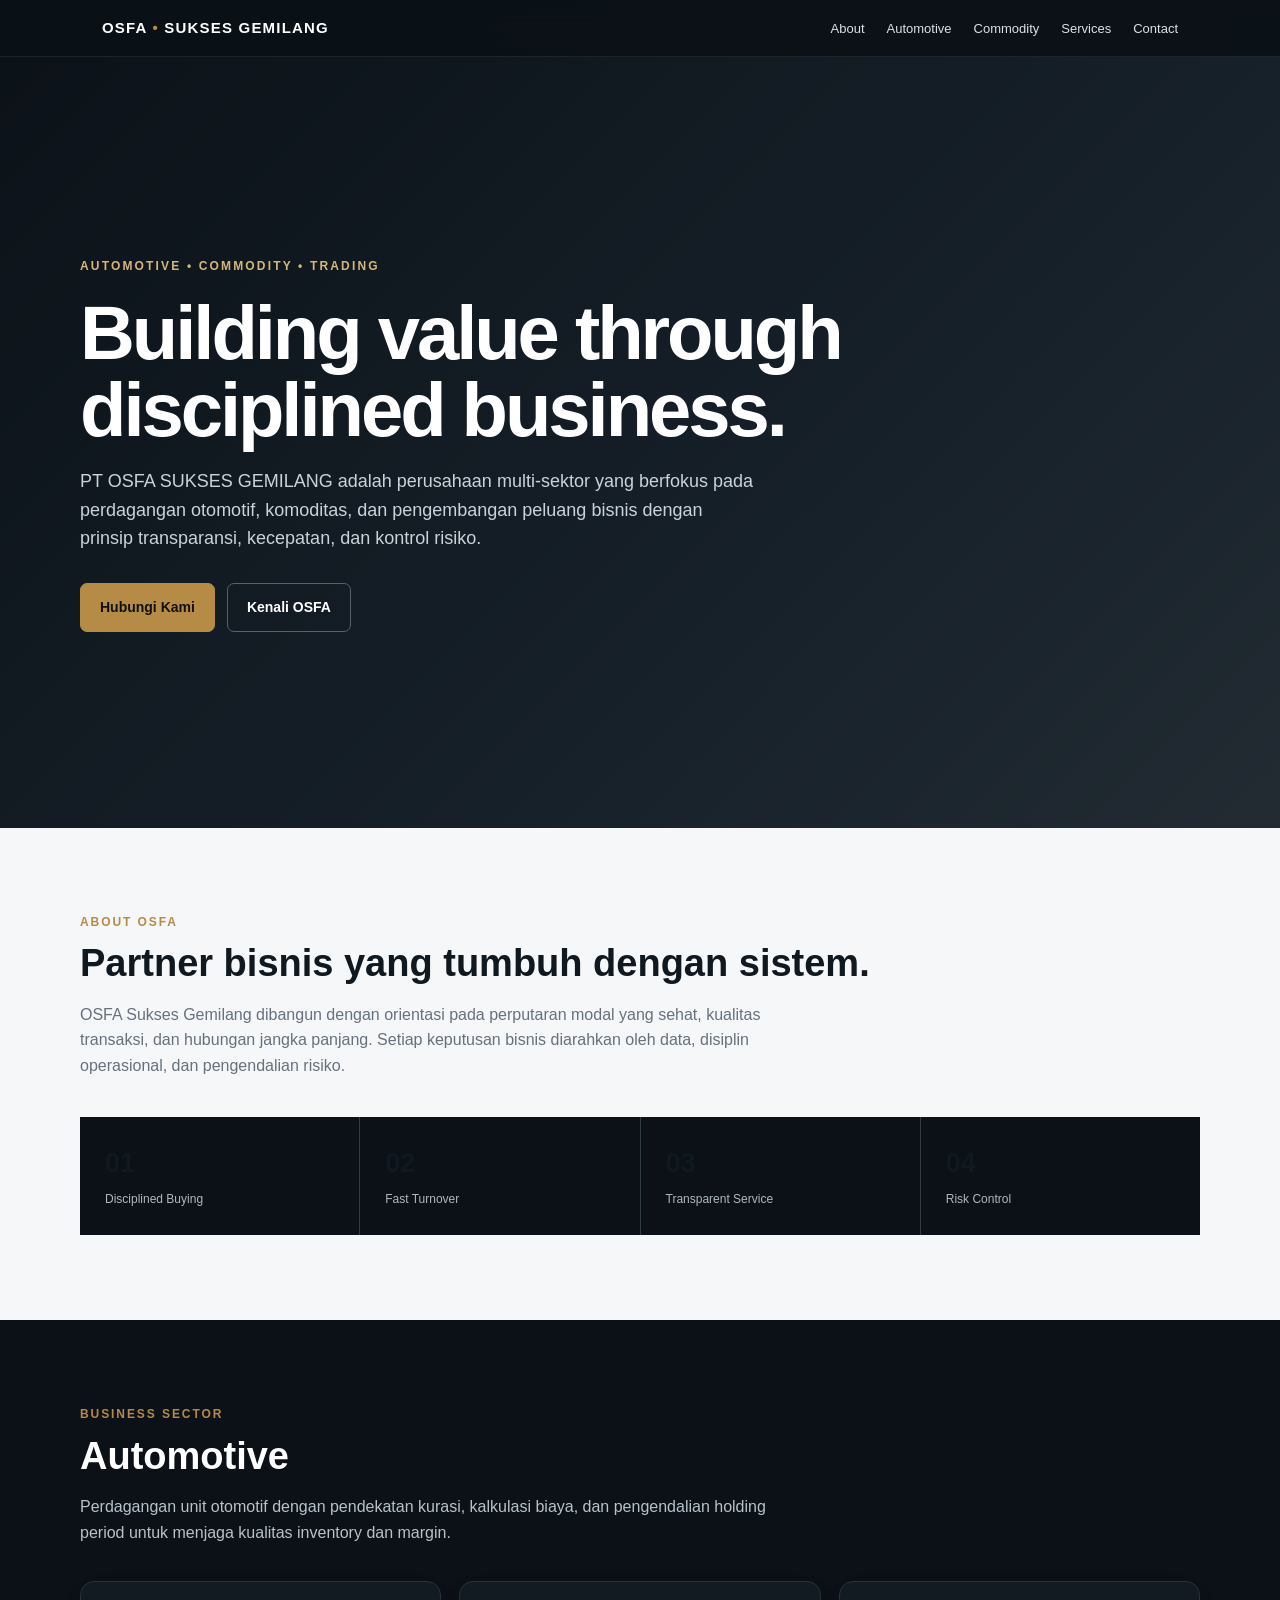
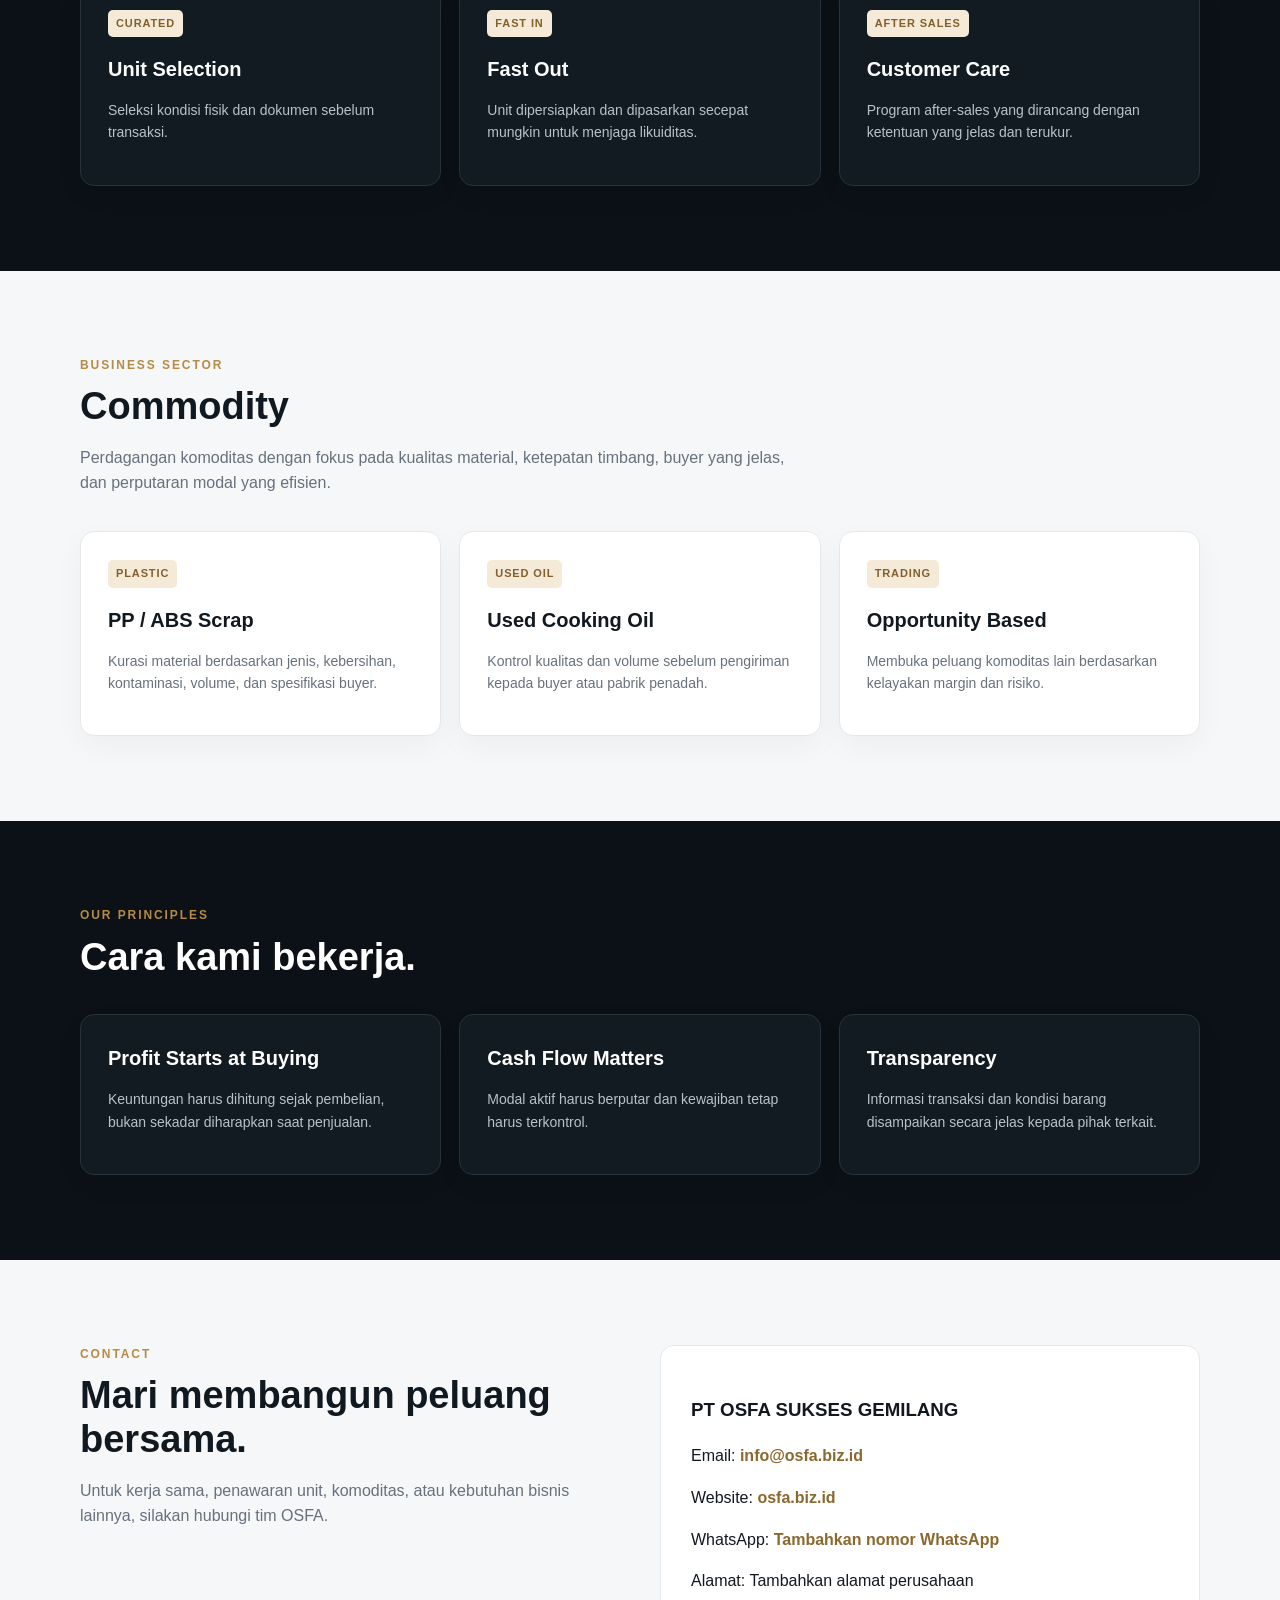
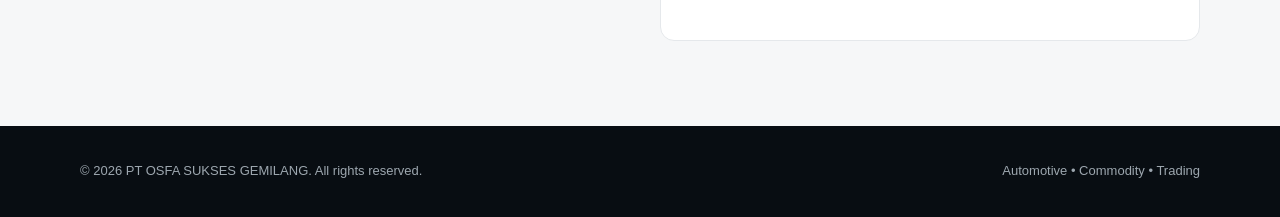
==== index.html @ 5be375ac "Add files via upload" ====
<!DOCTYPE html>
<html lang="id">
<head>
<meta charset="UTF-8">
<meta name="viewport" content="width=device-width, initial-scale=1.0">
<meta name="description" content="PT OSFA SUKSES GEMILANG — Automotive, Commodity & Trading.">
<title>PT OSFA SUKSES GEMILANG | Automotive • Commodity • Trading</title>
<style>
:root{--ink:#101820;--muted:#66717d;--paper:#f6f7f8;--card:#fff;--line:#e5e8eb;--accent:#b58b45;--dark:#0b1117}
*{box-sizing:border-box}html{scroll-behavior:smooth}body{margin:0;font-family:Inter,Arial,sans-serif;color:var(--ink);background:var(--paper);line-height:1.6}
a{text-decoration:none;color:inherit}.nav{position:fixed;top:0;left:0;right:0;z-index:10;background:rgba(11,17,23,.94);backdrop-filter:blur(12px);color:#fff;border-bottom:1px solid rgba(255,255,255,.08)}
.navin{max-width:1120px;margin:auto;padding:15px 22px;display:flex;align-items:center;justify-content:space-between}.brand{font-weight:800;letter-spacing:.08em;font-size:15px}.brand span{color:var(--accent)}
nav a{margin-left:22px;font-size:13px;color:#dce1e5}nav a:hover{color:#fff}
.hero{min-height:92vh;padding:150px 22px 90px;background:linear-gradient(135deg,#0b1117 0%,#17212a 65%,#222b32 100%);color:#fff;display:flex;align-items:center}
.hero-in{max-width:1120px;margin:auto;width:100%}.eyebrow{color:#d5b77e;font-weight:700;letter-spacing:.18em;text-transform:uppercase;font-size:12px}
h1{font-size:clamp(42px,7vw,76px);line-height:1.02;margin:18px 0;max-width:850px;letter-spacing:-.04em}
.hero p{max-width:680px;color:#cbd2d8;font-size:18px}.btns{display:flex;gap:12px;flex-wrap:wrap;margin-top:30px}.btn{padding:12px 19px;border:1px solid #fff;border-radius:7px;font-weight:700;font-size:14px}.btn.primary{background:var(--accent);border-color:var(--accent);color:#111}.btn.secondary{border-color:#56616b}
section{padding:85px 22px}.wrap{max-width:1120px;margin:auto}.section-kicker{font-size:12px;letter-spacing:.16em;text-transform:uppercase;color:var(--accent);font-weight:800}.title{font-size:38px;line-height:1.15;margin:10px 0 15px}.lead{color:var(--muted);max-width:720px}
.grid{display:grid;grid-template-columns:repeat(3,1fr);gap:18px;margin-top:35px}.card{background:var(--card);border:1px solid var(--line);border-radius:14px;padding:27px;box-shadow:0 10px 30px rgba(16,24,32,.04)}.card h3{margin:0 0 8px;font-size:20px}.card p{color:var(--muted);font-size:14px}.tag{display:inline-block;font-size:11px;font-weight:800;letter-spacing:.08em;text-transform:uppercase;color:#80602d;background:#f4ead7;padding:5px 8px;border-radius:5px;margin-bottom:16px}
.dark{background:var(--dark);color:#fff}.dark .lead{color:#b9c2ca}.dark .card{background:#121a22;border-color:#27323b}.dark .card p{color:#b9c2ca}
.stats{display:grid;grid-template-columns:repeat(4,1fr);gap:1px;background:#303b44;margin-top:38px}.stat{padding:25px;background:var(--dark)}.stat strong{font-size:27px;display:block}.stat span{font-size:12px;color:#aeb8c0}
.contact{display:grid;grid-template-columns:1fr 1fr;gap:40px}.contactbox{padding:30px;background:#fff;border:1px solid var(--line);border-radius:14px}.contactbox a{color:#8a682e;font-weight:700}
footer{background:#080d12;color:#9da7af;padding:35px 22px;font-size:13px}.foot{max-width:1120px;margin:auto;display:flex;justify-content:space-between;gap:20px}
@media(max-width:760px){nav{display:none}.grid,.stats,.contact{grid-template-columns:1fr}.hero{padding-top:125px}.title{font-size:31px}.foot{flex-direction:column}}
</style>
</head>
<body>
<header class="nav"><div class="navin">
<a class="brand" href="#home">OSFA <span>•</span> SUKSES GEMILANG</a>
<nav><a href="#about">About</a><a href="#automotive">Automotive</a><a href="#commodity">Commodity</a><a href="#services">Services</a><a href="#contact">Contact</a></nav>
</div></header>

<main>
<section class="hero" id="home"><div class="hero-in">
<div class="eyebrow">Automotive • Commodity • Trading</div>
<h1>Building value through disciplined business.</h1>
<p>PT OSFA SUKSES GEMILANG adalah perusahaan multi-sektor yang berfokus pada perdagangan otomotif, komoditas, dan pengembangan peluang bisnis dengan prinsip transparansi, kecepatan, dan kontrol risiko.</p>
<div class="btns"><a class="btn primary" href="#contact">Hubungi Kami</a><a class="btn secondary" href="#about">Kenali OSFA</a></div>
</div></section>

<section id="about"><div class="wrap">
<div class="section-kicker">About OSFA</div><h2 class="title">Partner bisnis yang tumbuh dengan sistem.</h2>
<p class="lead">OSFA Sukses Gemilang dibangun dengan orientasi pada perputaran modal yang sehat, kualitas transaksi, dan hubungan jangka panjang. Setiap keputusan bisnis diarahkan oleh data, disiplin operasional, dan pengendalian risiko.</p>
<div class="stats"><div class="stat"><strong>01</strong><span>Disciplined Buying</span></div><div class="stat"><strong>02</strong><span>Fast Turnover</span></div><div class="stat"><strong>03</strong><span>Transparent Service</span></div><div class="stat"><strong>04</strong><span>Risk Control</span></div></div>
</div></section>

<section class="dark" id="automotive"><div class="wrap">
<div class="section-kicker">Business Sector</div><h2 class="title">Automotive</h2>
<p class="lead">Perdagangan unit otomotif dengan pendekatan kurasi, kalkulasi biaya, dan pengendalian holding period untuk menjaga kualitas inventory dan margin.</p>
<div class="grid"><article class="card"><span class="tag">Curated</span><h3>Unit Selection</h3><p>Seleksi kondisi fisik dan dokumen sebelum transaksi.</p></article><article class="card"><span class="tag">Fast In</span><h3>Fast Out</h3><p>Unit dipersiapkan dan dipasarkan secepat mungkin untuk menjaga likuiditas.</p></article><article class="card"><span class="tag">After Sales</span><h3>Customer Care</h3><p>Program after-sales yang dirancang dengan ketentuan yang jelas dan terukur.</p></article></div>
</div></section>

<section id="commodity"><div class="wrap">
<div class="section-kicker">Business Sector</div><h2 class="title">Commodity</h2>
<p class="lead">Perdagangan komoditas dengan fokus pada kualitas material, ketepatan timbang, buyer yang jelas, dan perputaran modal yang efisien.</p>
<div class="grid"><article class="card"><span class="tag">Plastic</span><h3>PP / ABS Scrap</h3><p>Kurasi material berdasarkan jenis, kebersihan, kontaminasi, volume, dan spesifikasi buyer.</p></article><article class="card"><span class="tag">Used Oil</span><h3>Used Cooking Oil</h3><p>Kontrol kualitas dan volume sebelum pengiriman kepada buyer atau pabrik penadah.</p></article><article class="card"><span class="tag">Trading</span><h3>Opportunity Based</h3><p>Membuka peluang komoditas lain berdasarkan kelayakan margin dan risiko.</p></article></div>
</div></section>

<section class="dark" id="services"><div class="wrap">
<div class="section-kicker">Our Principles</div><h2 class="title">Cara kami bekerja.</h2>
<div class="grid"><article class="card"><h3>Profit Starts at Buying</h3><p>Keuntungan harus dihitung sejak pembelian, bukan sekadar diharapkan saat penjualan.</p></article><article class="card"><h3>Cash Flow Matters</h3><p>Modal aktif harus berputar dan kewajiban tetap harus terkontrol.</p></article><article class="card"><h3>Transparency</h3><p>Informasi transaksi dan kondisi barang disampaikan secara jelas kepada pihak terkait.</p></article></div>
</div></section>

<section id="contact"><div class="wrap contact">
<div><div class="section-kicker">Contact</div><h2 class="title">Mari membangun peluang bersama.</h2><p class="lead">Untuk kerja sama, penawaran unit, komoditas, atau kebutuhan bisnis lainnya, silakan hubungi tim OSFA.</p></div>
<div class="contactbox"><h3>PT OSFA SUKSES GEMILANG</h3><p>Email: <a href="mailto:info@osfa.biz.id">info@osfa.biz.id</a></p><p>Website: <a href="https://osfa.biz.id">osfa.biz.id</a></p><p>WhatsApp: <a href="https://wa.me/62">Tambahkan nomor WhatsApp</a></p><p>Alamat: Tambahkan alamat perusahaan</p></div>
</div></section>
</main>
<footer><div class="foot"><span>© 2026 PT OSFA SUKSES GEMILANG. All rights reserved.</span><span>Automotive • Commodity • Trading</span></div></footer>
</body></html>
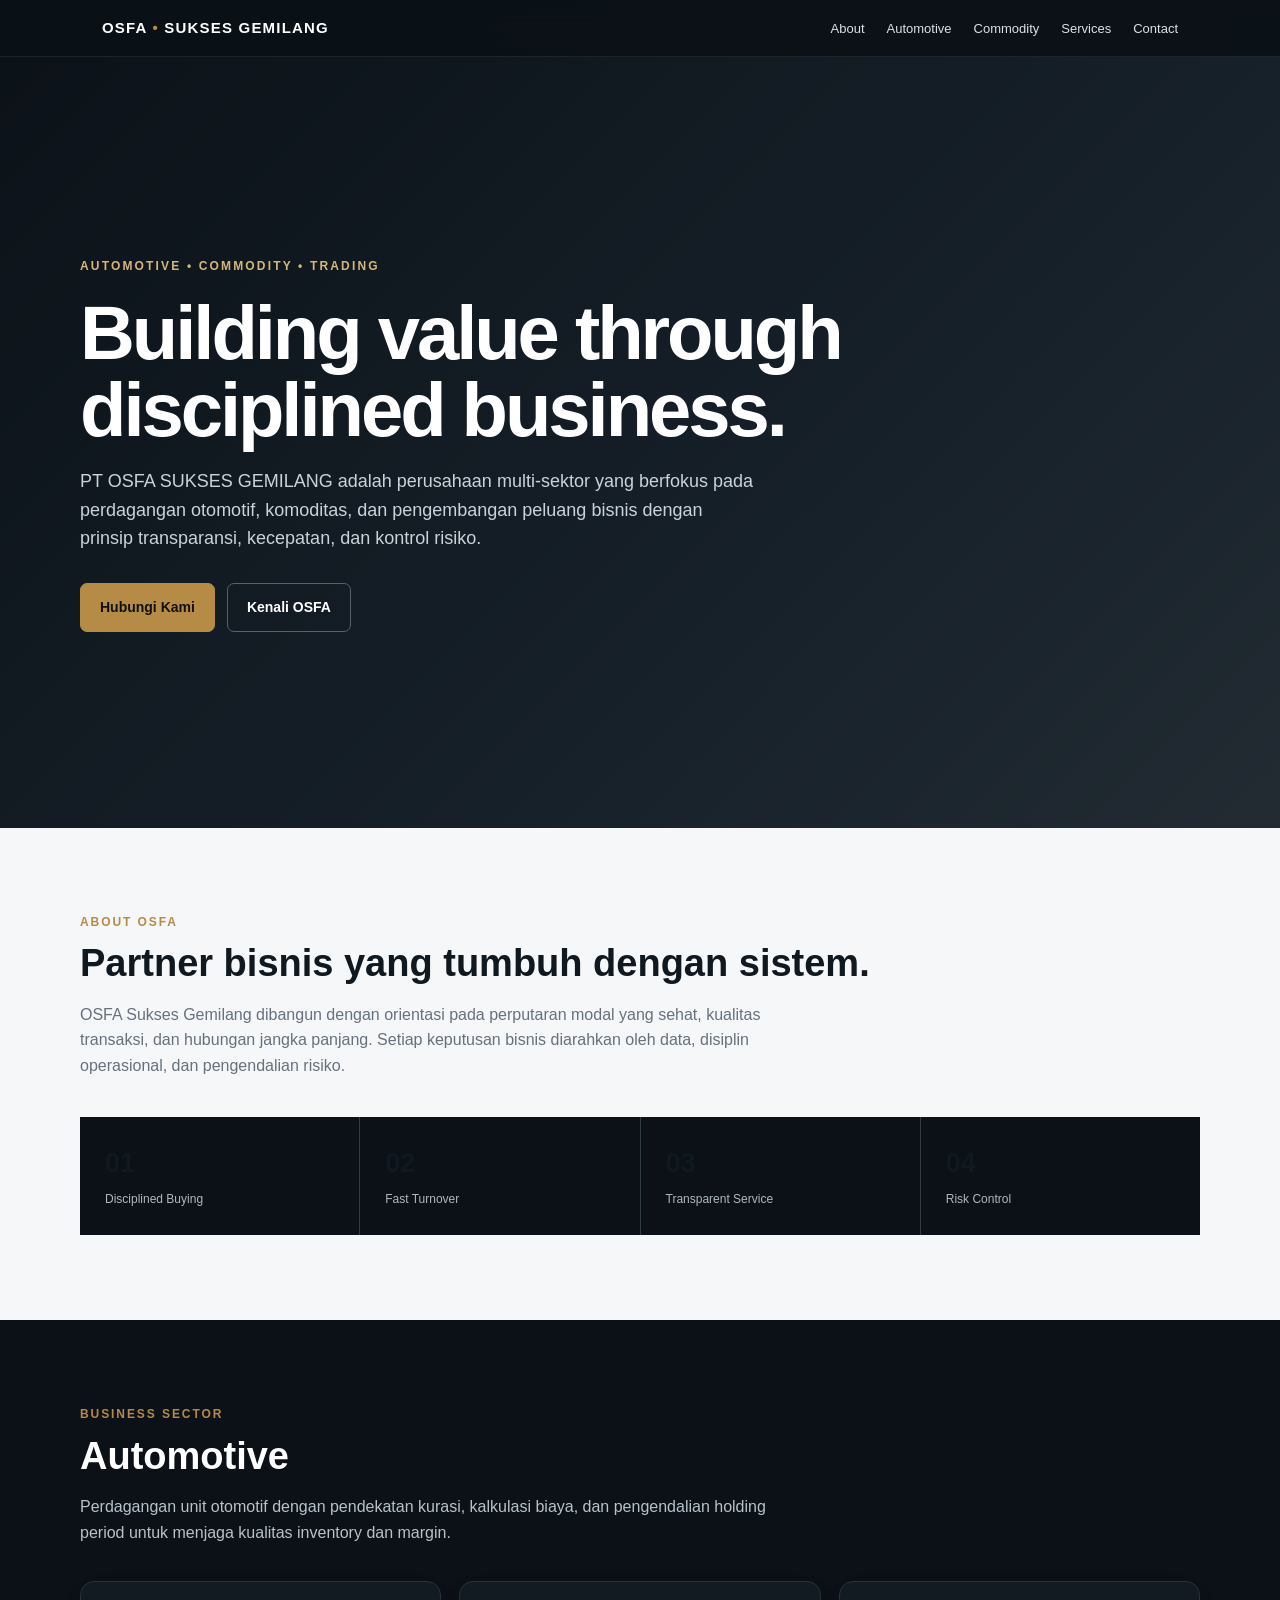
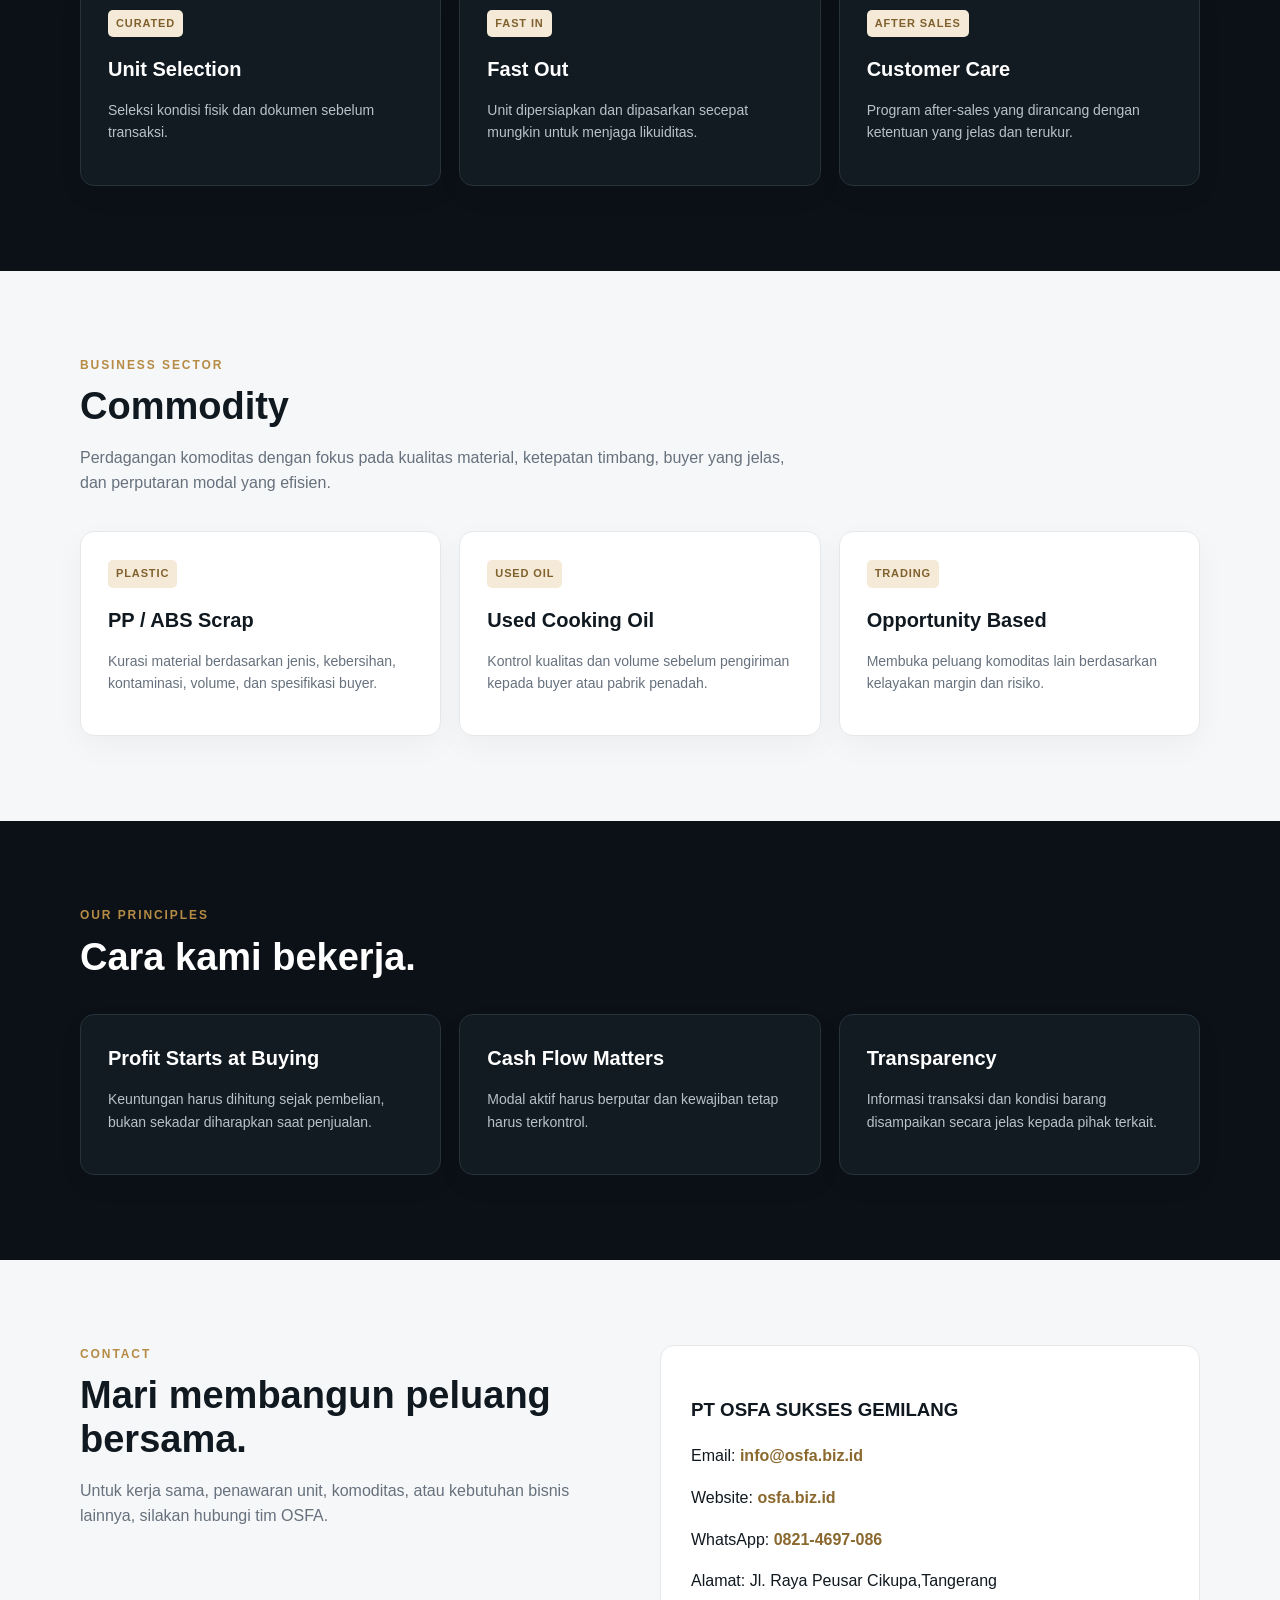
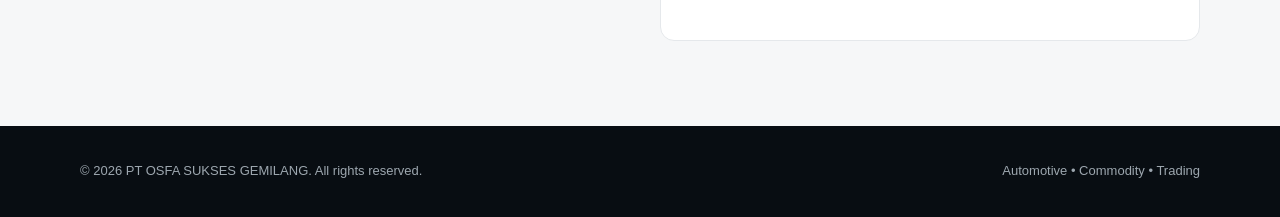
==== commit cc6700cf: "Update index.html" ====
--- a/index.html
+++ b/index.html
@@ -63,8 +63,8 @@
 
 <section id="contact"><div class="wrap contact">
 <div><div class="section-kicker">Contact</div><h2 class="title">Mari membangun peluang bersama.</h2><p class="lead">Untuk kerja sama, penawaran unit, komoditas, atau kebutuhan bisnis lainnya, silakan hubungi tim OSFA.</p></div>
-<div class="contactbox"><h3>PT OSFA SUKSES GEMILANG</h3><p>Email: <a href="mailto:info@osfa.biz.id">info@osfa.biz.id</a></p><p>Website: <a href="https://osfa.biz.id">osfa.biz.id</a></p><p>WhatsApp: <a href="https://wa.me/62">Tambahkan nomor WhatsApp</a></p><p>Alamat: Tambahkan alamat perusahaan</p></div>
+<div class="contactbox"><h3>PT OSFA SUKSES GEMILANG</h3><p>Email: <a href="mailto:info@osfa.biz.id">info@osfa.biz.id</a></p><p>Website: <a href="https://osfa.biz.id">osfa.biz.id</a></p><p>WhatsApp: <a href="https://wa.me/628214697086">0821-4697-086</a></p><p>Alamat: Jl. Raya Peusar Cikupa,Tangerang
 </div></section>
 </main>
 <footer><div class="foot"><span>© 2026 PT OSFA SUKSES GEMILANG. All rights reserved.</span><span>Automotive • Commodity • Trading</span></div></footer>
-</body></html>+</body></html>
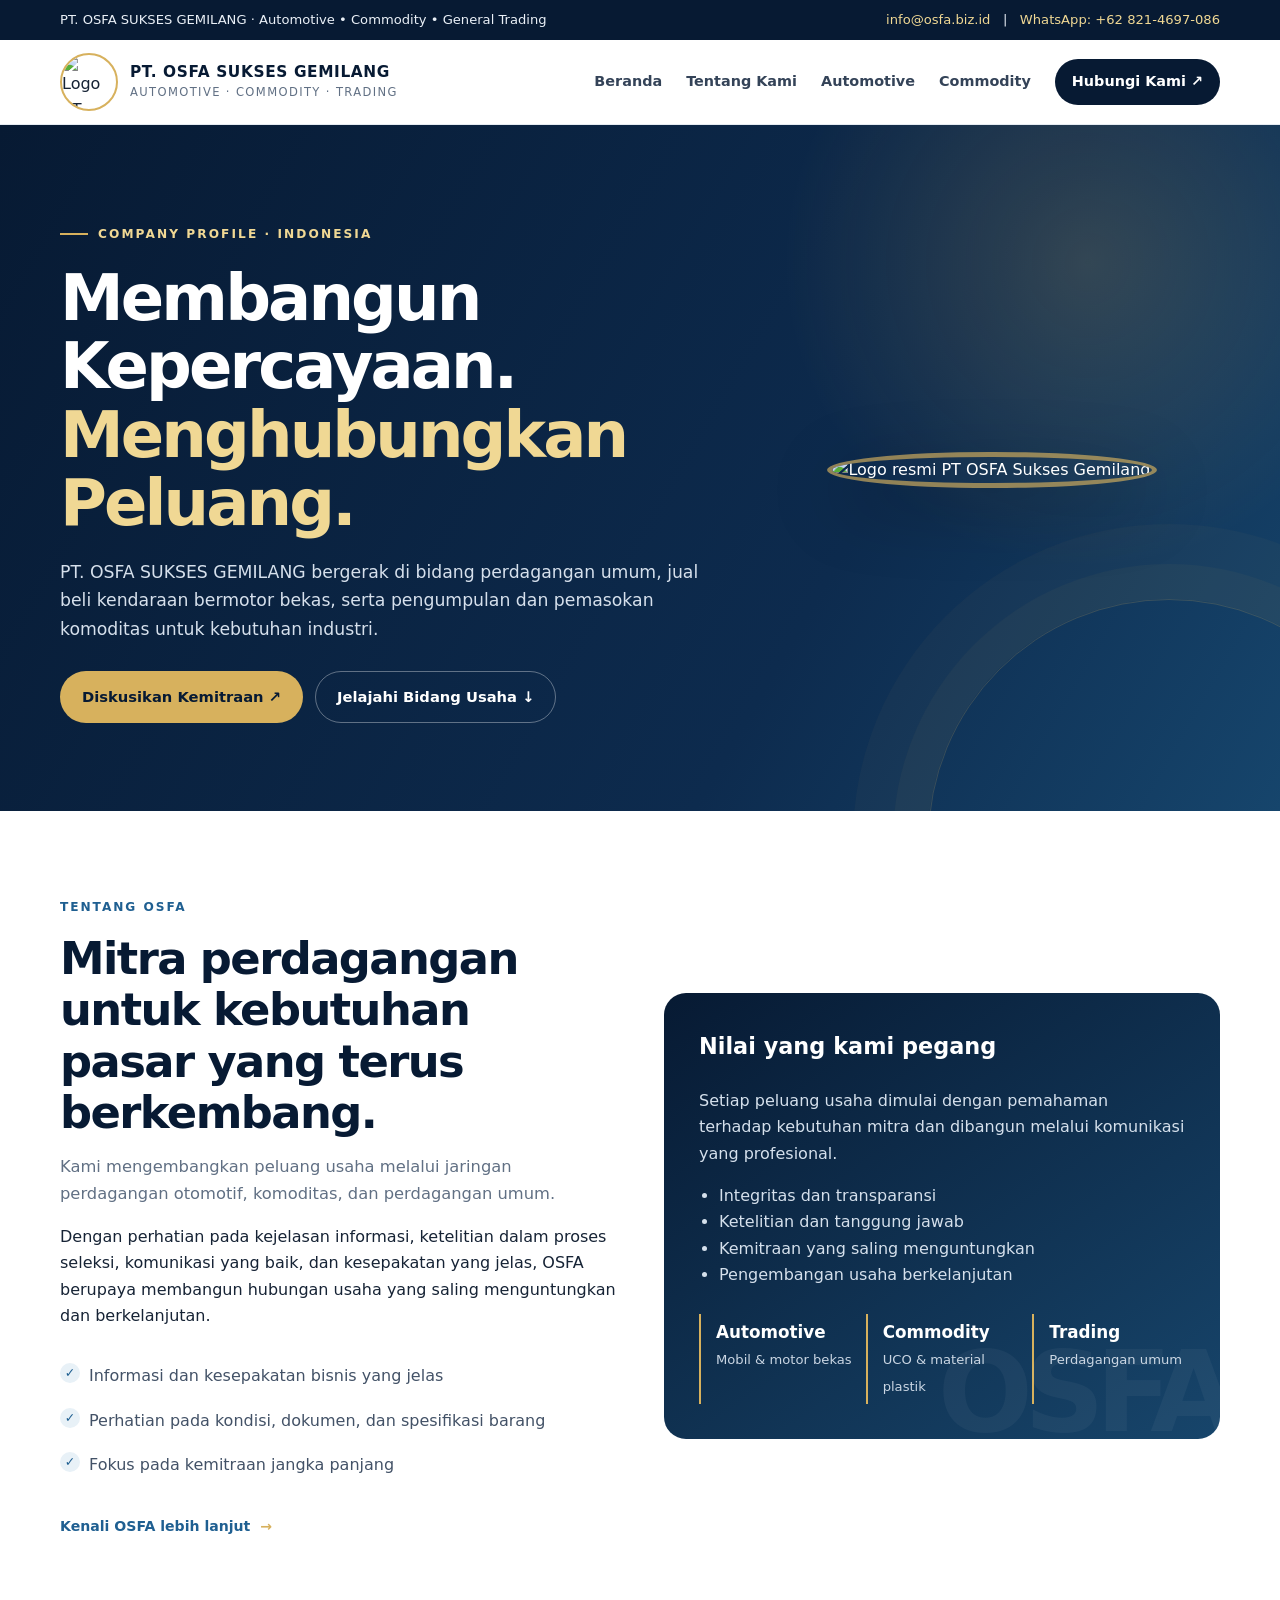
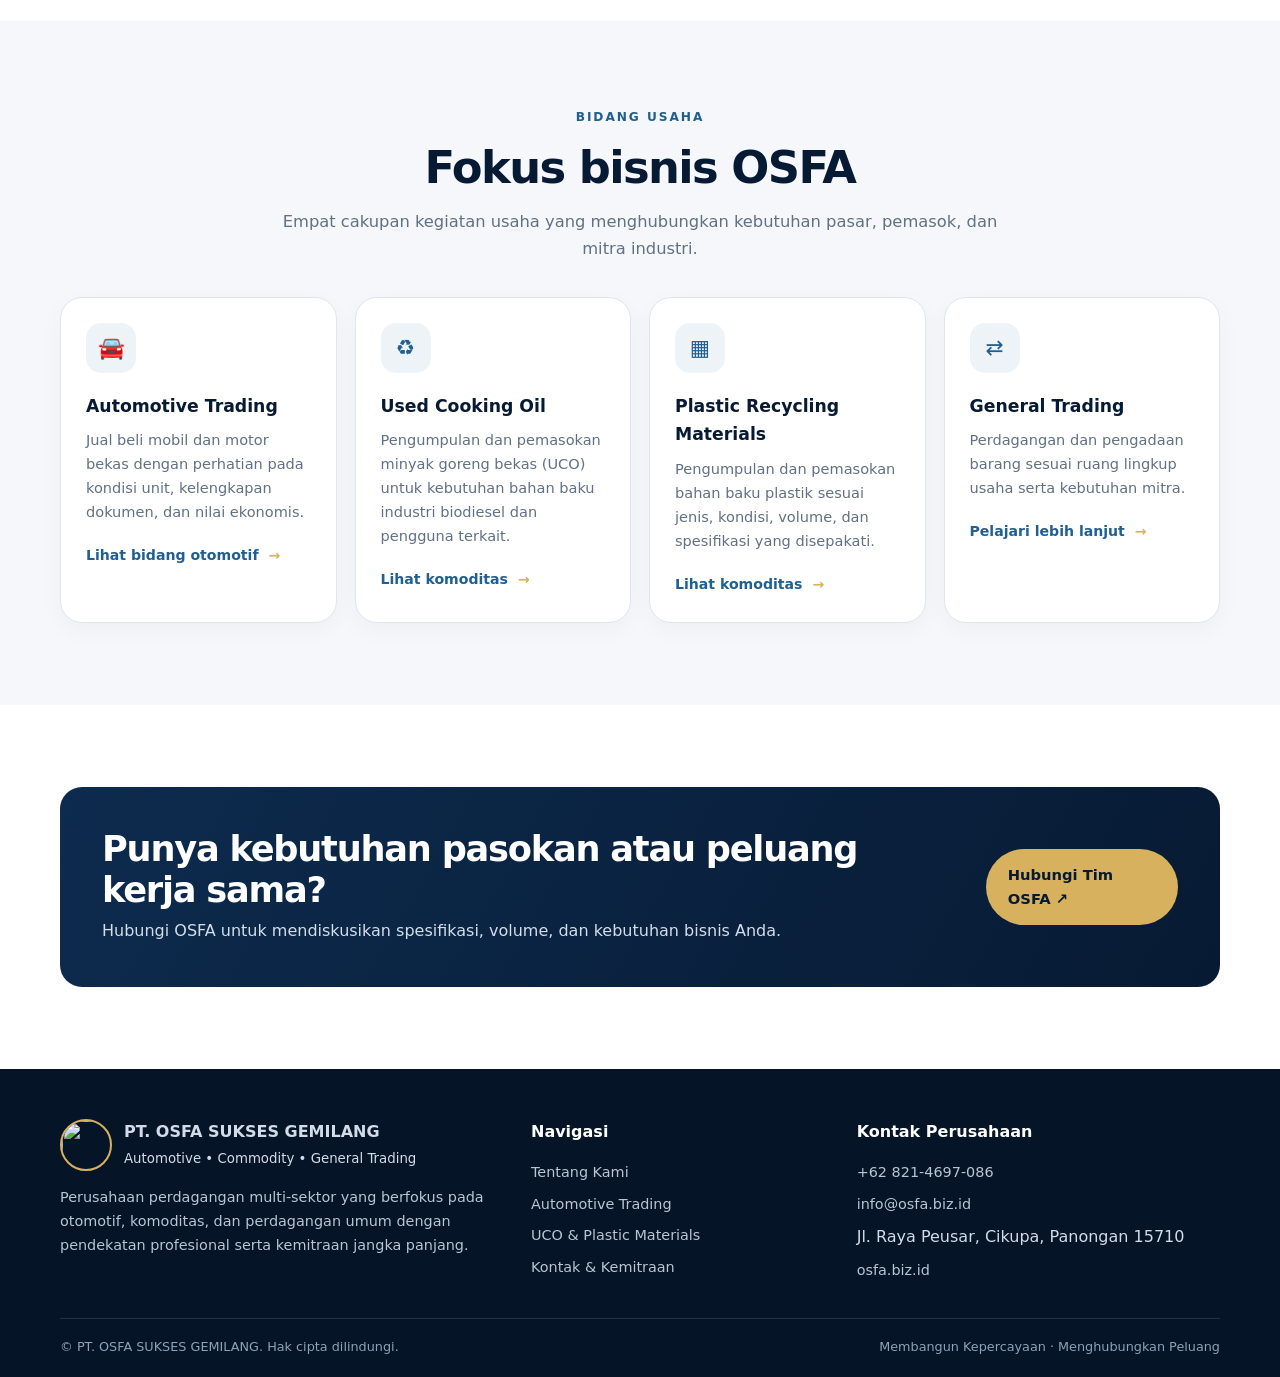
==== commit 93578ca1: "Add files via upload Update website OSFA dengan template baru" ====
--- a/index.html
+++ b/index.html
@@ -1,70 +1,32 @@
-<!DOCTYPE html>
-<html lang="id">
-<head>
-<meta charset="UTF-8">
-<meta name="viewport" content="width=device-width, initial-scale=1.0">
-<meta name="description" content="PT OSFA SUKSES GEMILANG — Automotive, Commodity & Trading.">
-<title>PT OSFA SUKSES GEMILANG | Automotive • Commodity • Trading</title>
-<style>
-:root{--ink:#101820;--muted:#66717d;--paper:#f6f7f8;--card:#fff;--line:#e5e8eb;--accent:#b58b45;--dark:#0b1117}
-*{box-sizing:border-box}html{scroll-behavior:smooth}body{margin:0;font-family:Inter,Arial,sans-serif;color:var(--ink);background:var(--paper);line-height:1.6}
-a{text-decoration:none;color:inherit}.nav{position:fixed;top:0;left:0;right:0;z-index:10;background:rgba(11,17,23,.94);backdrop-filter:blur(12px);color:#fff;border-bottom:1px solid rgba(255,255,255,.08)}
-.navin{max-width:1120px;margin:auto;padding:15px 22px;display:flex;align-items:center;justify-content:space-between}.brand{font-weight:800;letter-spacing:.08em;font-size:15px}.brand span{color:var(--accent)}
-nav a{margin-left:22px;font-size:13px;color:#dce1e5}nav a:hover{color:#fff}
-.hero{min-height:92vh;padding:150px 22px 90px;background:linear-gradient(135deg,#0b1117 0%,#17212a 65%,#222b32 100%);color:#fff;display:flex;align-items:center}
-.hero-in{max-width:1120px;margin:auto;width:100%}.eyebrow{color:#d5b77e;font-weight:700;letter-spacing:.18em;text-transform:uppercase;font-size:12px}
-h1{font-size:clamp(42px,7vw,76px);line-height:1.02;margin:18px 0;max-width:850px;letter-spacing:-.04em}
-.hero p{max-width:680px;color:#cbd2d8;font-size:18px}.btns{display:flex;gap:12px;flex-wrap:wrap;margin-top:30px}.btn{padding:12px 19px;border:1px solid #fff;border-radius:7px;font-weight:700;font-size:14px}.btn.primary{background:var(--accent);border-color:var(--accent);color:#111}.btn.secondary{border-color:#56616b}
-section{padding:85px 22px}.wrap{max-width:1120px;margin:auto}.section-kicker{font-size:12px;letter-spacing:.16em;text-transform:uppercase;color:var(--accent);font-weight:800}.title{font-size:38px;line-height:1.15;margin:10px 0 15px}.lead{color:var(--muted);max-width:720px}
-.grid{display:grid;grid-template-columns:repeat(3,1fr);gap:18px;margin-top:35px}.card{background:var(--card);border:1px solid var(--line);border-radius:14px;padding:27px;box-shadow:0 10px 30px rgba(16,24,32,.04)}.card h3{margin:0 0 8px;font-size:20px}.card p{color:var(--muted);font-size:14px}.tag{display:inline-block;font-size:11px;font-weight:800;letter-spacing:.08em;text-transform:uppercase;color:#80602d;background:#f4ead7;padding:5px 8px;border-radius:5px;margin-bottom:16px}
-.dark{background:var(--dark);color:#fff}.dark .lead{color:#b9c2ca}.dark .card{background:#121a22;border-color:#27323b}.dark .card p{color:#b9c2ca}
-.stats{display:grid;grid-template-columns:repeat(4,1fr);gap:1px;background:#303b44;margin-top:38px}.stat{padding:25px;background:var(--dark)}.stat strong{font-size:27px;display:block}.stat span{font-size:12px;color:#aeb8c0}
-.contact{display:grid;grid-template-columns:1fr 1fr;gap:40px}.contactbox{padding:30px;background:#fff;border:1px solid var(--line);border-radius:14px}.contactbox a{color:#8a682e;font-weight:700}
-footer{background:#080d12;color:#9da7af;padding:35px 22px;font-size:13px}.foot{max-width:1120px;margin:auto;display:flex;justify-content:space-between;gap:20px}
-@media(max-width:760px){nav{display:none}.grid,.stats,.contact{grid-template-columns:1fr}.hero{padding-top:125px}.title{font-size:31px}.foot{flex-direction:column}}
-</style>
-</head>
-<body>
-<header class="nav"><div class="navin">
-<a class="brand" href="#home">OSFA <span>•</span> SUKSES GEMILANG</a>
-<nav><a href="#about">About</a><a href="#automotive">Automotive</a><a href="#commodity">Commodity</a><a href="#services">Services</a><a href="#contact">Contact</a></nav>
-</div></header>
+<!doctype html>
+<html lang="id"><head><meta charset="utf-8"><meta name="viewport" content="width=device-width,initial-scale=1">
+<title>PT. OSFA SUKSES GEMILANG | Automotive, Commodity & General Trading</title><meta name="description" content="PT OSFA SUKSES GEMILANG bergerak di bidang perdagangan umum, jual beli mobil dan motor bekas, pemasokan used cooking oil (UCO), serta bahan baku plastik daur ulang."><meta name="theme-color" content="#071a33">
+<link rel="canonical" href="https://osfa.biz.id/index.html">
+<link rel="stylesheet" href="styles.css"></head><body>
+<div class="topbar"><div class="container"><span>PT. OSFA SUKSES GEMILANG · Automotive • Commodity • General Trading</span><span><a href="mailto:info@osfa.biz.id">info@osfa.biz.id</a> &nbsp; | &nbsp; <a href="https://wa.me/628214697086" target="_blank" rel="noopener">WhatsApp: +62 821-4697-086</a></span></div></div>
+<header class="site-header"><div class="container nav">
+<a class="brand" href="index.html" aria-label="OSFA beranda"><img src="assets/logo-osfa.jpg" alt="Logo PT OSFA Sukses Gemilang"><span class="brand-text"><strong>PT. OSFA SUKSES GEMILANG</strong><span>AUTOMOTIVE · COMMODITY · TRADING</span></span></a>
+<button class="menu-toggle" aria-label="Buka menu" aria-expanded="false">☰</button>
+<nav class="nav-links" aria-label="Navigasi utama">
+<a href="index.html">Beranda</a><a href="about.html">Tentang Kami</a><a href="automotive.html">Automotive</a><a href="commodity.html">Commodity</a><a href="contact.html" class="nav-cta">Hubungi Kami ↗</a>
+</nav></div></header>
 
 <main>
-<section class="hero" id="home"><div class="hero-in">
-<div class="eyebrow">Automotive • Commodity • Trading</div>
-<h1>Building value through disciplined business.</h1>
-<p>PT OSFA SUKSES GEMILANG adalah perusahaan multi-sektor yang berfokus pada perdagangan otomotif, komoditas, dan pengembangan peluang bisnis dengan prinsip transparansi, kecepatan, dan kontrol risiko.</p>
-<div class="btns"><a class="btn primary" href="#contact">Hubungi Kami</a><a class="btn secondary" href="#about">Kenali OSFA</a></div>
-</div></section>
+<section class="hero"><div class="container hero-grid"><div><span class="eyebrow">Company Profile · Indonesia</span><h1>Membangun Kepercayaan.<br><em>Menghubungkan Peluang.</em></h1><p>PT. OSFA SUKSES GEMILANG bergerak di bidang perdagangan umum, jual beli kendaraan bermotor bekas, serta pengumpulan dan pemasokan komoditas untuk kebutuhan industri.</p><div class="hero-actions"><a class="btn btn-primary" href="https://wa.me/628214697086" target="_blank" rel="noopener">Diskusikan Kemitraan ↗</a><a class="btn btn-outline" href="#bidang-usaha">Jelajahi Bidang Usaha ↓</a></div></div><div class="hero-mark"><img src="assets/logo-osfa.jpg" alt="Logo resmi PT OSFA Sukses Gemilang"></div></div></section>
+<section class="section" id="tentang"><div class="container two-col"><div><span class="kicker">Tentang OSFA</span><h2>Mitra perdagangan untuk kebutuhan pasar yang terus berkembang.</h2><p class="lead">Kami mengembangkan peluang usaha melalui jaringan perdagangan otomotif, komoditas, dan perdagangan umum.</p><p>Dengan perhatian pada kejelasan informasi, ketelitian dalam proses seleksi, komunikasi yang baik, dan kesepakatan yang jelas, OSFA berupaya membangun hubungan usaha yang saling menguntungkan dan berkelanjutan.</p><ul class="check-list"><li>Informasi dan kesepakatan bisnis yang jelas</li><li>Perhatian pada kondisi, dokumen, dan spesifikasi barang</li><li>Fokus pada kemitraan jangka panjang</li></ul><a class="text-link" href="about.html">Kenali OSFA lebih lanjut <span>→</span></a></div><div class="feature-panel"><h3>Nilai yang kami pegang</h3><p>Setiap peluang usaha dimulai dengan pemahaman terhadap kebutuhan mitra dan dibangun melalui komunikasi yang profesional.</p><ul><li>Integritas dan transparansi</li><li>Ketelitian dan tanggung jawab</li><li>Kemitraan yang saling menguntungkan</li><li>Pengembangan usaha berkelanjutan</li></ul><div class="stats"><div class="stat"><strong>Automotive</strong><span>Mobil & motor bekas</span></div><div class="stat"><strong>Commodity</strong><span>UCO & material plastik</span></div><div class="stat"><strong>Trading</strong><span>Perdagangan umum</span></div></div></div></div></section>
+<section class="section section-soft" id="bidang-usaha"><div class="container"><div class="section-head center"><span class="kicker">Bidang Usaha</span><h2>Fokus bisnis OSFA</h2><p>Empat cakupan kegiatan usaha yang menghubungkan kebutuhan pasar, pemasok, dan mitra industri.</p></div><div class="cards">
+<article class="card"><div class="card-icon">🚘</div><h3>Automotive Trading</h3><p>Jual beli mobil dan motor bekas dengan perhatian pada kondisi unit, kelengkapan dokumen, dan nilai ekonomis.</p><a class="text-link" href="automotive.html">Lihat bidang otomotif <span>→</span></a></article>
+<article class="card"><div class="card-icon">♻</div><h3>Used Cooking Oil</h3><p>Pengumpulan dan pemasokan minyak goreng bekas (UCO) untuk kebutuhan bahan baku industri biodiesel dan pengguna terkait.</p><a class="text-link" href="commodity.html">Lihat komoditas <span>→</span></a></article>
+<article class="card"><div class="card-icon">▦</div><h3>Plastic Recycling Materials</h3><p>Pengumpulan dan pemasokan bahan baku plastik sesuai jenis, kondisi, volume, dan spesifikasi yang disepakati.</p><a class="text-link" href="commodity.html">Lihat komoditas <span>→</span></a></article>
+<article class="card"><div class="card-icon">⇄</div><h3>General Trading</h3><p>Perdagangan dan pengadaan barang sesuai ruang lingkup usaha serta kebutuhan mitra.</p><a class="text-link" href="about.html#general-trading">Pelajari lebih lanjut <span>→</span></a></article>
+</div></div></section>
+<section class="section"><div class="container"><div class="cta-band"><div><h2>Punya kebutuhan pasokan atau peluang kerja sama?</h2><p>Hubungi OSFA untuk mendiskusikan spesifikasi, volume, dan kebutuhan bisnis Anda.</p></div><a class="btn btn-primary" href="contact.html">Hubungi Tim OSFA ↗</a></div></div></section>
+</main>
 
-<section id="about"><div class="wrap">
-<div class="section-kicker">About OSFA</div><h2 class="title">Partner bisnis yang tumbuh dengan sistem.</h2>
-<p class="lead">OSFA Sukses Gemilang dibangun dengan orientasi pada perputaran modal yang sehat, kualitas transaksi, dan hubungan jangka panjang. Setiap keputusan bisnis diarahkan oleh data, disiplin operasional, dan pengendalian risiko.</p>
-<div class="stats"><div class="stat"><strong>01</strong><span>Disciplined Buying</span></div><div class="stat"><strong>02</strong><span>Fast Turnover</span></div><div class="stat"><strong>03</strong><span>Transparent Service</span></div><div class="stat"><strong>04</strong><span>Risk Control</span></div></div>
-</div></section>
-
-<section class="dark" id="automotive"><div class="wrap">
-<div class="section-kicker">Business Sector</div><h2 class="title">Automotive</h2>
-<p class="lead">Perdagangan unit otomotif dengan pendekatan kurasi, kalkulasi biaya, dan pengendalian holding period untuk menjaga kualitas inventory dan margin.</p>
-<div class="grid"><article class="card"><span class="tag">Curated</span><h3>Unit Selection</h3><p>Seleksi kondisi fisik dan dokumen sebelum transaksi.</p></article><article class="card"><span class="tag">Fast In</span><h3>Fast Out</h3><p>Unit dipersiapkan dan dipasarkan secepat mungkin untuk menjaga likuiditas.</p></article><article class="card"><span class="tag">After Sales</span><h3>Customer Care</h3><p>Program after-sales yang dirancang dengan ketentuan yang jelas dan terukur.</p></article></div>
-</div></section>
-
-<section id="commodity"><div class="wrap">
-<div class="section-kicker">Business Sector</div><h2 class="title">Commodity</h2>
-<p class="lead">Perdagangan komoditas dengan fokus pada kualitas material, ketepatan timbang, buyer yang jelas, dan perputaran modal yang efisien.</p>
-<div class="grid"><article class="card"><span class="tag">Plastic</span><h3>PP / ABS Scrap</h3><p>Kurasi material berdasarkan jenis, kebersihan, kontaminasi, volume, dan spesifikasi buyer.</p></article><article class="card"><span class="tag">Used Oil</span><h3>Used Cooking Oil</h3><p>Kontrol kualitas dan volume sebelum pengiriman kepada buyer atau pabrik penadah.</p></article><article class="card"><span class="tag">Trading</span><h3>Opportunity Based</h3><p>Membuka peluang komoditas lain berdasarkan kelayakan margin dan risiko.</p></article></div>
-</div></section>
-
-<section class="dark" id="services"><div class="wrap">
-<div class="section-kicker">Our Principles</div><h2 class="title">Cara kami bekerja.</h2>
-<div class="grid"><article class="card"><h3>Profit Starts at Buying</h3><p>Keuntungan harus dihitung sejak pembelian, bukan sekadar diharapkan saat penjualan.</p></article><article class="card"><h3>Cash Flow Matters</h3><p>Modal aktif harus berputar dan kewajiban tetap harus terkontrol.</p></article><article class="card"><h3>Transparency</h3><p>Informasi transaksi dan kondisi barang disampaikan secara jelas kepada pihak terkait.</p></article></div>
-</div></section>
-
-<section id="contact"><div class="wrap contact">
-<div><div class="section-kicker">Contact</div><h2 class="title">Mari membangun peluang bersama.</h2><p class="lead">Untuk kerja sama, penawaran unit, komoditas, atau kebutuhan bisnis lainnya, silakan hubungi tim OSFA.</p></div>
-<div class="contactbox"><h3>PT OSFA SUKSES GEMILANG</h3><p>Email: <a href="mailto:info@osfa.biz.id">info@osfa.biz.id</a></p><p>Website: <a href="https://osfa.biz.id">osfa.biz.id</a></p><p>WhatsApp: <a href="https://wa.me/628214697086">0821-4697-086</a></p><p>Alamat: Jl. Raya Peusar Cikupa,Tangerang
-</div></section>
-</main>
-<footer><div class="foot"><span>© 2026 PT OSFA SUKSES GEMILANG. All rights reserved.</span><span>Automotive • Commodity • Trading</span></div></footer>
+<footer class="footer"><div class="container"><div class="footer-grid">
+<div><div class="footer-brand"><img src="assets/logo-osfa.jpg" alt=""><div><strong>PT. OSFA SUKSES GEMILANG</strong><br><small>Automotive • Commodity • General Trading</small></div></div><p>Perusahaan perdagangan multi-sektor yang berfokus pada otomotif, komoditas, dan perdagangan umum dengan pendekatan profesional serta kemitraan jangka panjang.</p></div>
+<div><h3>Navigasi</h3><div class="footer-links"><a href="about.html">Tentang Kami</a><a href="automotive.html">Automotive Trading</a><a href="commodity.html">UCO & Plastic Materials</a><a href="contact.html">Kontak & Kemitraan</a></div></div>
+<div><h3>Kontak Perusahaan</h3><div class="footer-links"><a href="tel:+628214697086">+62 821-4697-086</a><a href="mailto:info@osfa.biz.id">info@osfa.biz.id</a><span>Jl. Raya Peusar, Cikupa, Panongan 15710</span><a href="https://osfa.biz.id">osfa.biz.id</a></div></div>
+</div><div class="footer-bottom"><span>© <span data-year></span> PT. OSFA SUKSES GEMILANG. Hak cipta dilindungi.</span><span>Membangun Kepercayaan · Menghubungkan Peluang</span></div></div></footer>
+<script src="script.js"></script>
 </body></html>
--- a/styles.css
+++ b/styles.css
@@ -0,0 +1,4 @@
+:root{--navy:#071a33;--navy2:#0d2b4e;--blue:#1f5f91;--gold:#d7b15d;--gold2:#f0d894;--ink:#162335;--muted:#617084;--paper:#f5f7fa;--white:#fff;--line:#dfe6ee;--radius:22px;--shadow:0 18px 50px rgba(7,26,51,.10)}
+*{box-sizing:border-box}html{scroll-behavior:smooth;scroll-padding-top:100px}body{margin:0;font-family:Inter,ui-sans-serif,system-ui,-apple-system,BlinkMacSystemFont,"Segoe UI",sans-serif;color:var(--ink);line-height:1.65;background:#fff}a{color:inherit;text-decoration:none}img{max-width:100%;display:block}.container{width:min(1160px,calc(100% - 40px));margin:auto}.topbar{background:var(--navy);color:#eaf0f7;font-size:.82rem}.topbar .container{display:flex;justify-content:space-between;gap:15px;padding:9px 0;flex-wrap:wrap}.topbar a{color:var(--gold2)}.site-header{position:sticky;top:0;z-index:50;background:rgba(255,255,255,.94);backdrop-filter:blur(14px);border-bottom:1px solid rgba(223,230,238,.8)}.nav{display:flex;align-items:center;justify-content:space-between;gap:24px;min-height:84px}.brand{display:flex;align-items:center;gap:12px;min-width:0}.brand img{width:58px;height:58px;object-fit:cover;border-radius:50%;border:2px solid var(--gold)}.brand-text{line-height:1.2}.brand-text strong{display:block;font-size:.96rem;letter-spacing:.04em;color:var(--navy)}.brand-text span{display:block;font-size:.72rem;letter-spacing:.12em;color:var(--muted);margin-top:5px}.nav-links{display:flex;align-items:center;gap:24px;font-size:.9rem;font-weight:650}.nav-links a{color:#344358}.nav-links a:hover,.nav-links a.active{color:var(--blue)}.nav-links .nav-cta{background:var(--navy);color:white;padding:11px 17px;border-radius:999px}.menu-toggle{display:none;border:1px solid var(--line);background:white;border-radius:12px;padding:10px 12px;font-size:1.15rem}.hero{position:relative;overflow:hidden;background:radial-gradient(circle at 85% 20%,rgba(215,177,93,.18),transparent 25%),linear-gradient(120deg,#071a33 0%,#0d2b4e 65%,#16456c 100%);color:white;padding:92px 0 88px}.hero:after{content:"";position:absolute;width:480px;height:480px;border:1px solid rgba(215,177,93,.2);border-radius:50%;right:-130px;bottom:-270px;box-shadow:0 0 0 35px rgba(215,177,93,.04),0 0 0 75px rgba(215,177,93,.035)}.hero-grid{display:grid;grid-template-columns:1.18fr .82fr;align-items:center;gap:50px;position:relative;z-index:1}.eyebrow{display:inline-flex;align-items:center;gap:10px;color:var(--gold2);font-size:.76rem;font-weight:800;letter-spacing:.17em;text-transform:uppercase}.eyebrow:before{content:"";width:28px;height:2px;background:var(--gold)}h1,h2,h3,p{margin-top:0}h1{font-size:clamp(2.4rem,5vw,4.55rem);line-height:1.07;letter-spacing:-.045em;margin:20px 0}.hero h1 em{font-style:normal;color:var(--gold2)}.hero p{max-width:660px;color:#d6e0ec;font-size:1.08rem}.hero-actions{display:flex;gap:12px;flex-wrap:wrap;margin-top:28px}.btn{display:inline-flex;align-items:center;justify-content:center;gap:9px;border:1px solid transparent;border-radius:999px;padding:13px 21px;font-weight:750;font-size:.92rem;transition:.2s}.btn-primary{background:var(--gold);color:var(--navy)}.btn-primary:hover{background:var(--gold2);transform:translateY(-2px)}.btn-outline{border-color:rgba(255,255,255,.35);color:white}.btn-outline:hover{border-color:var(--gold);color:var(--gold2)}.hero-mark{display:flex;align-items:center;justify-content:center;min-height:320px}.hero-mark img{width:min(330px,80%);border-radius:50%;box-shadow:0 20px 70px rgba(0,0,0,.25);border:5px solid rgba(215,177,93,.65)}.section{padding:82px 0}.section-soft{background:var(--paper)}.section-dark{background:var(--navy);color:white}.section-head{max-width:760px;margin-bottom:34px}.section-head.center{text-align:center;margin-left:auto;margin-right:auto}.section h2{font-size:clamp(1.8rem,3.5vw,2.8rem);line-height:1.15;letter-spacing:-.035em;color:var(--navy);margin:13px 0 15px}.section-dark h2{color:white}.section-head p,.lead{color:var(--muted);font-size:1.02rem}.section-dark p{color:#d0dbe7}.kicker{color:var(--blue);font-size:.76rem;font-weight:850;letter-spacing:.16em;text-transform:uppercase}.section-dark .kicker{color:var(--gold2)}.cards{display:grid;grid-template-columns:repeat(4,1fr);gap:18px}.card{border:1px solid var(--line);border-radius:var(--radius);padding:25px;background:white;box-shadow:0 7px 24px rgba(7,26,51,.035);transition:.22s}.card:hover{transform:translateY(-5px);box-shadow:var(--shadow);border-color:#c4d2e1}.card-icon{width:50px;height:50px;display:grid;place-items:center;background:#eef3f8;border-radius:15px;color:var(--blue);font-size:1.35rem;margin-bottom:19px}.card h3{font-size:1.08rem;color:var(--navy);margin-bottom:8px}.card p{font-size:.91rem;color:var(--muted);margin-bottom:18px}.text-link{font-size:.88rem;font-weight:800;color:var(--blue)}.text-link span{color:var(--gold);padding-left:5px}.two-col{display:grid;grid-template-columns:1fr 1fr;gap:48px;align-items:center}.feature-panel{background:linear-gradient(145deg,var(--navy),#17456b);padding:35px;border-radius:var(--radius);color:white;position:relative;overflow:hidden}.feature-panel:after{content:"OSFA";position:absolute;right:-8px;bottom:-46px;font-size:7rem;font-weight:900;color:rgba(255,255,255,.045);letter-spacing:-.08em}.feature-panel h3{font-size:1.4rem;position:relative;z-index:1}.feature-panel p,.feature-panel li{color:#d5e0ec;position:relative;z-index:1}.feature-panel ul{padding-left:20px}.check-list{list-style:none;padding:0;margin:25px 0}.check-list li{padding:9px 0 9px 29px;position:relative;color:#435267}.check-list li:before{content:"✓";position:absolute;left:0;top:9px;width:20px;height:20px;border-radius:50%;background:#e8f1f7;color:var(--blue);display:grid;place-items:center;font-size:.78rem;font-weight:900}.stats{display:grid;grid-template-columns:repeat(3,1fr);gap:14px;margin-top:25px}.stat{border-left:2px solid var(--gold);padding:5px 0 5px 15px}.stat strong{display:block;color:white;font-size:1.05rem}.stat span{font-size:.82rem;color:#cad6e3}.cta-band{padding:42px;background:linear-gradient(120deg,#0d2b4e,#071a33);border-radius:var(--radius);display:flex;align-items:center;justify-content:space-between;gap:25px;color:white}.cta-band h2{color:white;margin:0 0 8px;font-size:clamp(1.6rem,3vw,2.2rem)}.cta-band p{margin:0;color:#d4deea}.page-hero{background:linear-gradient(120deg,var(--navy),#16456c);color:white;padding:66px 0}.page-hero h1{font-size:clamp(2.25rem,4.5vw,3.6rem);max-width:850px;margin:14px 0}.page-hero p{max-width:780px;color:#d6e0ec;font-size:1.05rem}.breadcrumb{font-size:.84rem;color:#c7d6e5}.breadcrumb a{color:var(--gold2)}.service-row{display:grid;grid-template-columns:.7fr 1.3fr;gap:40px;padding:28px 0;border-bottom:1px solid var(--line)}.service-num{font-size:2.4rem;font-weight:900;color:var(--gold);line-height:1}.service-row h3{font-size:1.35rem;color:var(--navy);margin:0 0 8px}.service-row p{color:var(--muted);margin-bottom:12px}.pill-list{display:flex;flex-wrap:wrap;gap:8px;margin-top:18px}.pill{background:#eef3f8;color:#284a68;border-radius:999px;padding:7px 12px;font-size:.82rem;font-weight:700}.contact-grid{display:grid;grid-template-columns:.85fr 1.15fr;gap:25px}.contact-card{padding:30px;border:1px solid var(--line);border-radius:var(--radius);background:white}.contact-item{display:flex;gap:14px;margin:20px 0}.contact-item .card-icon{flex:0 0 44px;width:44px;height:44px;margin:0}.contact-item strong{display:block;color:var(--navy)}.contact-item span,.contact-item a{color:var(--muted);font-size:.94rem;overflow-wrap:anywhere}.contact-note{background:var(--paper);padding:24px;border-radius:16px;color:var(--muted);font-size:.92rem}.footer{background:#061427;color:#d2dce8;padding:50px 0 20px}.footer-grid{display:grid;grid-template-columns:1.2fr .8fr 1fr;gap:35px}.footer-brand{display:flex;align-items:center;gap:12px;margin-bottom:15px}.footer-brand img{width:52px;height:52px;border-radius:50%;border:2px solid var(--gold)}.footer h3{font-size:1rem;color:white}.footer p,.footer a{font-size:.9rem;color:#b7c5d5}.footer-links{display:grid;gap:8px}.footer a:hover{color:var(--gold2)}.footer-bottom{border-top:1px solid rgba(255,255,255,.12);margin-top:35px;padding-top:17px;display:flex;justify-content:space-between;gap:15px;flex-wrap:wrap;font-size:.8rem;color:#8ea1b6}.notice{border-left:3px solid var(--gold);padding:14px 18px;background:#fbf8ef;border-radius:0 12px 12px 0;color:#6d5a2d;font-size:.9rem}.mobile-only{display:none}
+@media(max-width:980px){.nav-links{gap:14px}.cards{grid-template-columns:repeat(2,1fr)}.hero-grid{gap:25px}.footer-grid{grid-template-columns:1fr 1fr}.footer-grid>div:first-child{grid-column:1/-1}}
+@media(max-width:760px){.container{width:min(100% - 30px,1160px)}.topbar .container{font-size:.76rem}.nav{min-height:72px}.brand img{width:49px;height:49px}.brand-text strong{font-size:.83rem}.brand-text span{font-size:.63rem}.menu-toggle{display:block}.nav-links{display:none;position:absolute;left:0;right:0;top:72px;background:white;border-bottom:1px solid var(--line);padding:18px 22px 22px;flex-direction:column;align-items:stretch;gap:0;box-shadow:0 18px 28px rgba(7,26,51,.1)}.nav-links.open{display:flex}.nav-links a{padding:12px 4px}.nav-links .nav-cta{text-align:center;margin-top:8px}.hero{padding:62px 0 58px}.hero-grid,.two-col,.contact-grid{grid-template-columns:1fr}.hero-mark{min-height:0;order:-1}.hero-mark img{width:180px}.hero h1{font-size:2.55rem}.hero p{font-size:1rem}.section{padding:60px 0}.cards{grid-template-columns:1fr}.cta-band{padding:28px;align-items:flex-start;flex-direction:column}.service-row{grid-template-columns:1fr;gap:13px}.service-num{font-size:1.8rem}.stats{grid-template-columns:1fr}.footer-grid{grid-template-columns:1fr}.footer-grid>div:first-child{grid-column:auto}.page-hero{padding:48px 0}.page-hero h1{font-size:2.45rem}}
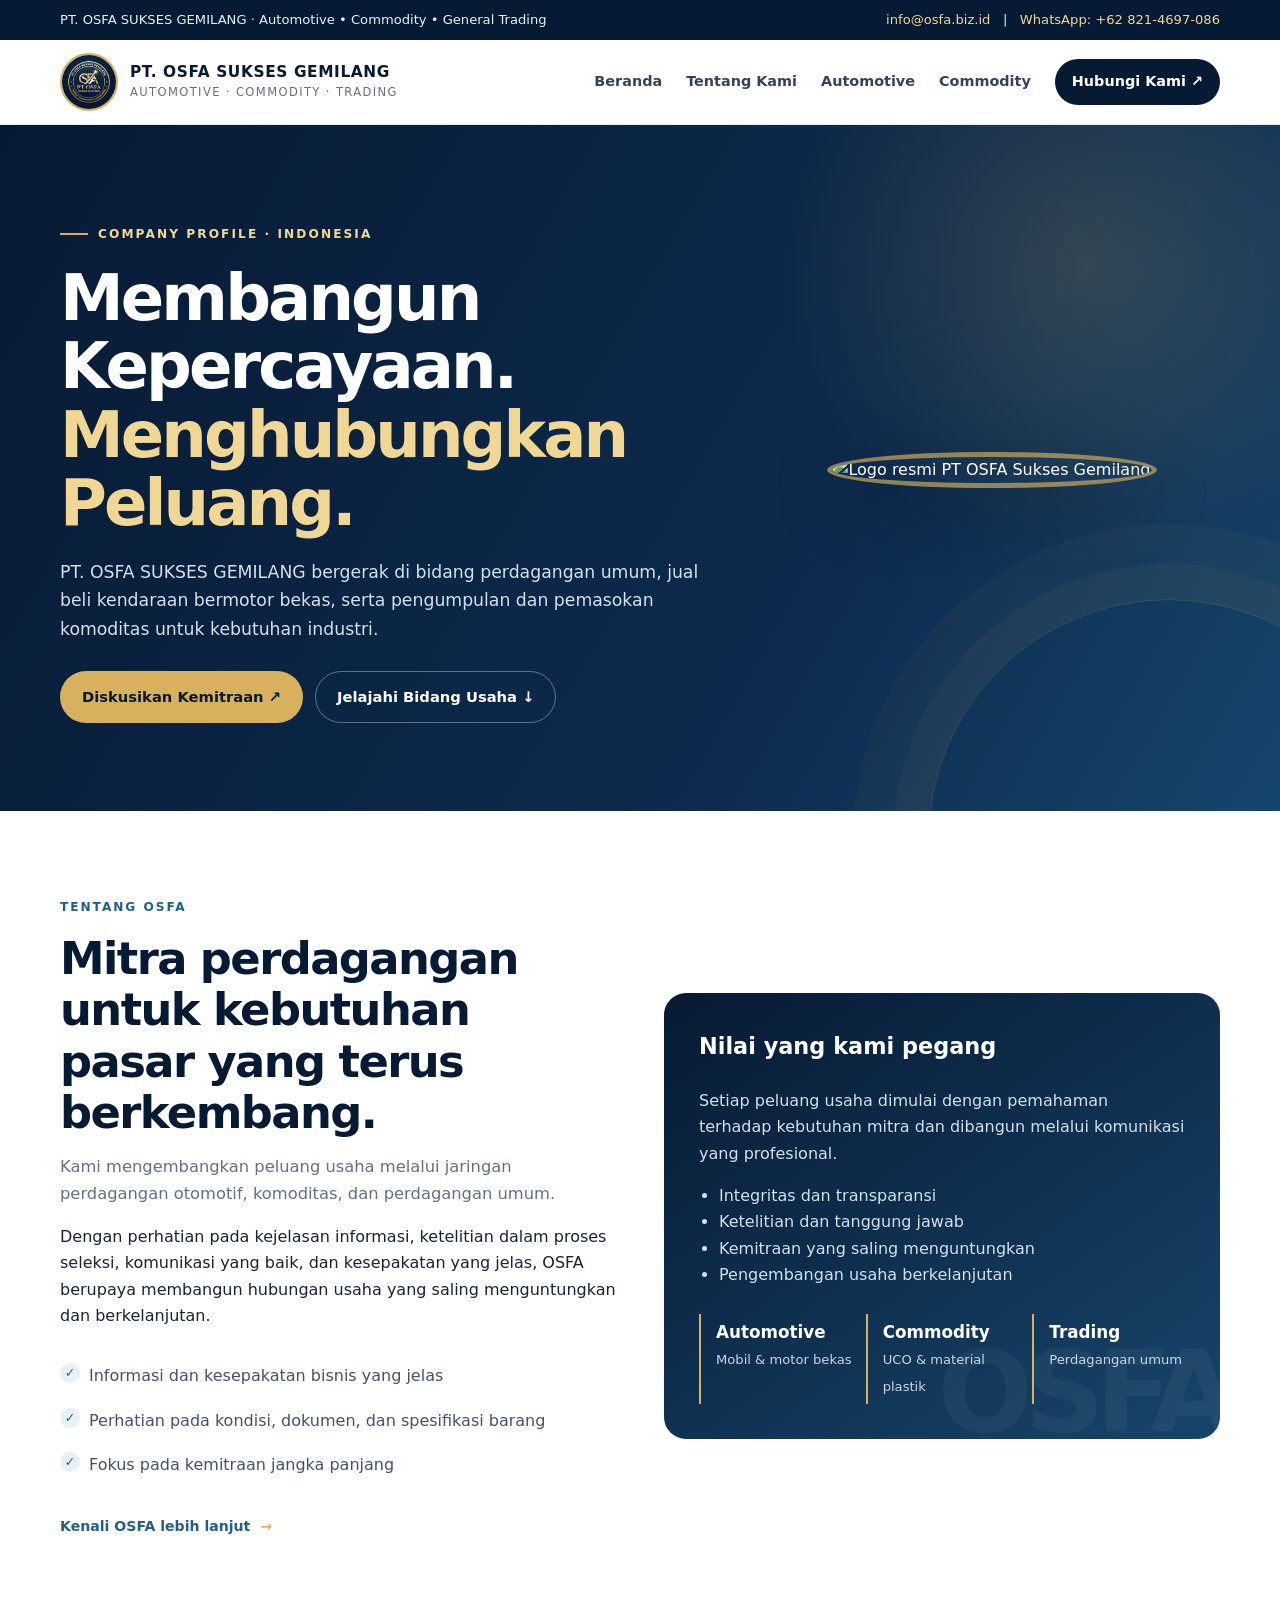
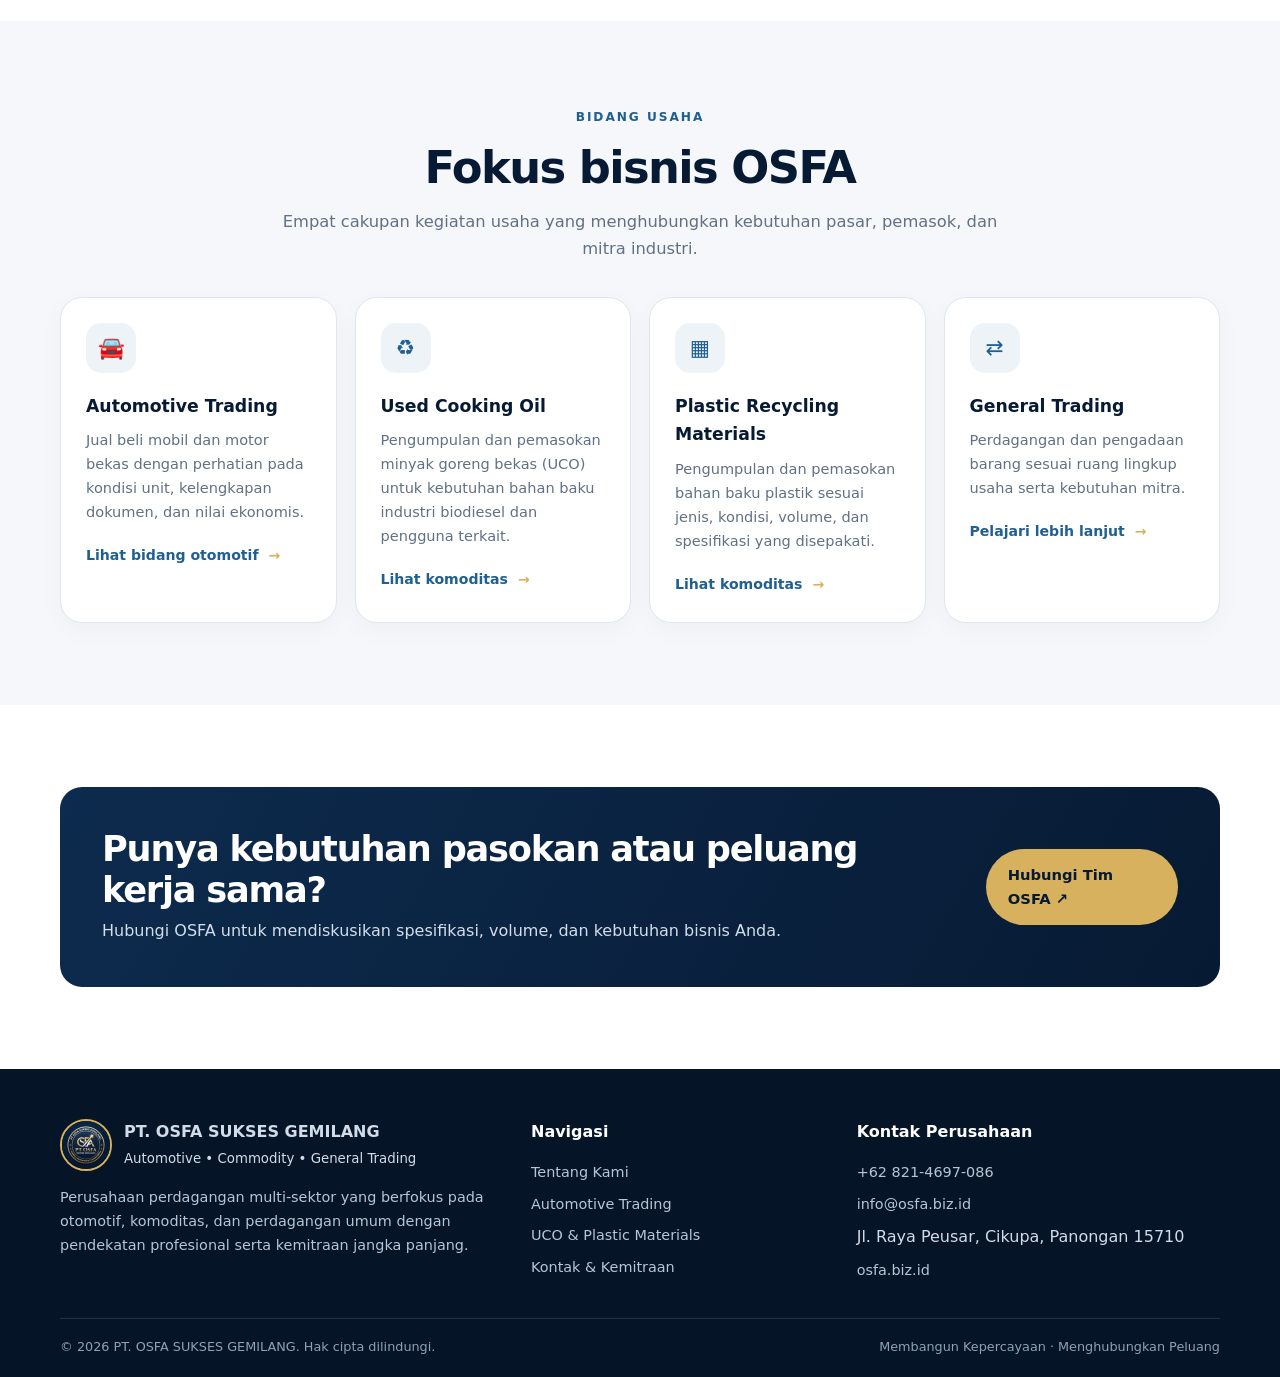
==== commit 5ff0a9be: "Update index.html" ====
--- a/index.html
+++ b/index.html
@@ -5,7 +5,7 @@
 <link rel="stylesheet" href="styles.css"></head><body>
 <div class="topbar"><div class="container"><span>PT. OSFA SUKSES GEMILANG · Automotive • Commodity • General Trading</span><span><a href="mailto:info@osfa.biz.id">info@osfa.biz.id</a> &nbsp; | &nbsp; <a href="https://wa.me/628214697086" target="_blank" rel="noopener">WhatsApp: +62 821-4697-086</a></span></div></div>
 <header class="site-header"><div class="container nav">
-<a class="brand" href="index.html" aria-label="OSFA beranda"><img src="assets/logo-osfa.jpg" alt="Logo PT OSFA Sukses Gemilang"><span class="brand-text"><strong>PT. OSFA SUKSES GEMILANG</strong><span>AUTOMOTIVE · COMMODITY · TRADING</span></span></a>
+<a class="brand" href="index.html" aria-label="OSFA beranda"><img src="logo-osfa.jpg" alt="Logo PT OSFA Sukses Gemilang"><span class="brand-text"><strong>PT. OSFA SUKSES GEMILANG</strong><span>AUTOMOTIVE · COMMODITY · TRADING</span></span></a>
 <button class="menu-toggle" aria-label="Buka menu" aria-expanded="false">☰</button>
 <nav class="nav-links" aria-label="Navigasi utama">
 <a href="index.html">Beranda</a><a href="about.html">Tentang Kami</a><a href="automotive.html">Automotive</a><a href="commodity.html">Commodity</a><a href="contact.html" class="nav-cta">Hubungi Kami ↗</a>
@@ -24,7 +24,7 @@
 </main>
 
 <footer class="footer"><div class="container"><div class="footer-grid">
-<div><div class="footer-brand"><img src="assets/logo-osfa.jpg" alt=""><div><strong>PT. OSFA SUKSES GEMILANG</strong><br><small>Automotive • Commodity • General Trading</small></div></div><p>Perusahaan perdagangan multi-sektor yang berfokus pada otomotif, komoditas, dan perdagangan umum dengan pendekatan profesional serta kemitraan jangka panjang.</p></div>
+<div><div class="footer-brand"><img src="logo-osfa.jpg" alt=""><div><strong>PT. OSFA SUKSES GEMILANG</strong><br><small>Automotive • Commodity • General Trading</small></div></div><p>Perusahaan perdagangan multi-sektor yang berfokus pada otomotif, komoditas, dan perdagangan umum dengan pendekatan profesional serta kemitraan jangka panjang.</p></div>
 <div><h3>Navigasi</h3><div class="footer-links"><a href="about.html">Tentang Kami</a><a href="automotive.html">Automotive Trading</a><a href="commodity.html">UCO & Plastic Materials</a><a href="contact.html">Kontak & Kemitraan</a></div></div>
 <div><h3>Kontak Perusahaan</h3><div class="footer-links"><a href="tel:+628214697086">+62 821-4697-086</a><a href="mailto:info@osfa.biz.id">info@osfa.biz.id</a><span>Jl. Raya Peusar, Cikupa, Panongan 15710</span><a href="https://osfa.biz.id">osfa.biz.id</a></div></div>
 </div><div class="footer-bottom"><span>© <span data-year></span> PT. OSFA SUKSES GEMILANG. Hak cipta dilindungi.</span><span>Membangun Kepercayaan · Menghubungkan Peluang</span></div></div></footer>
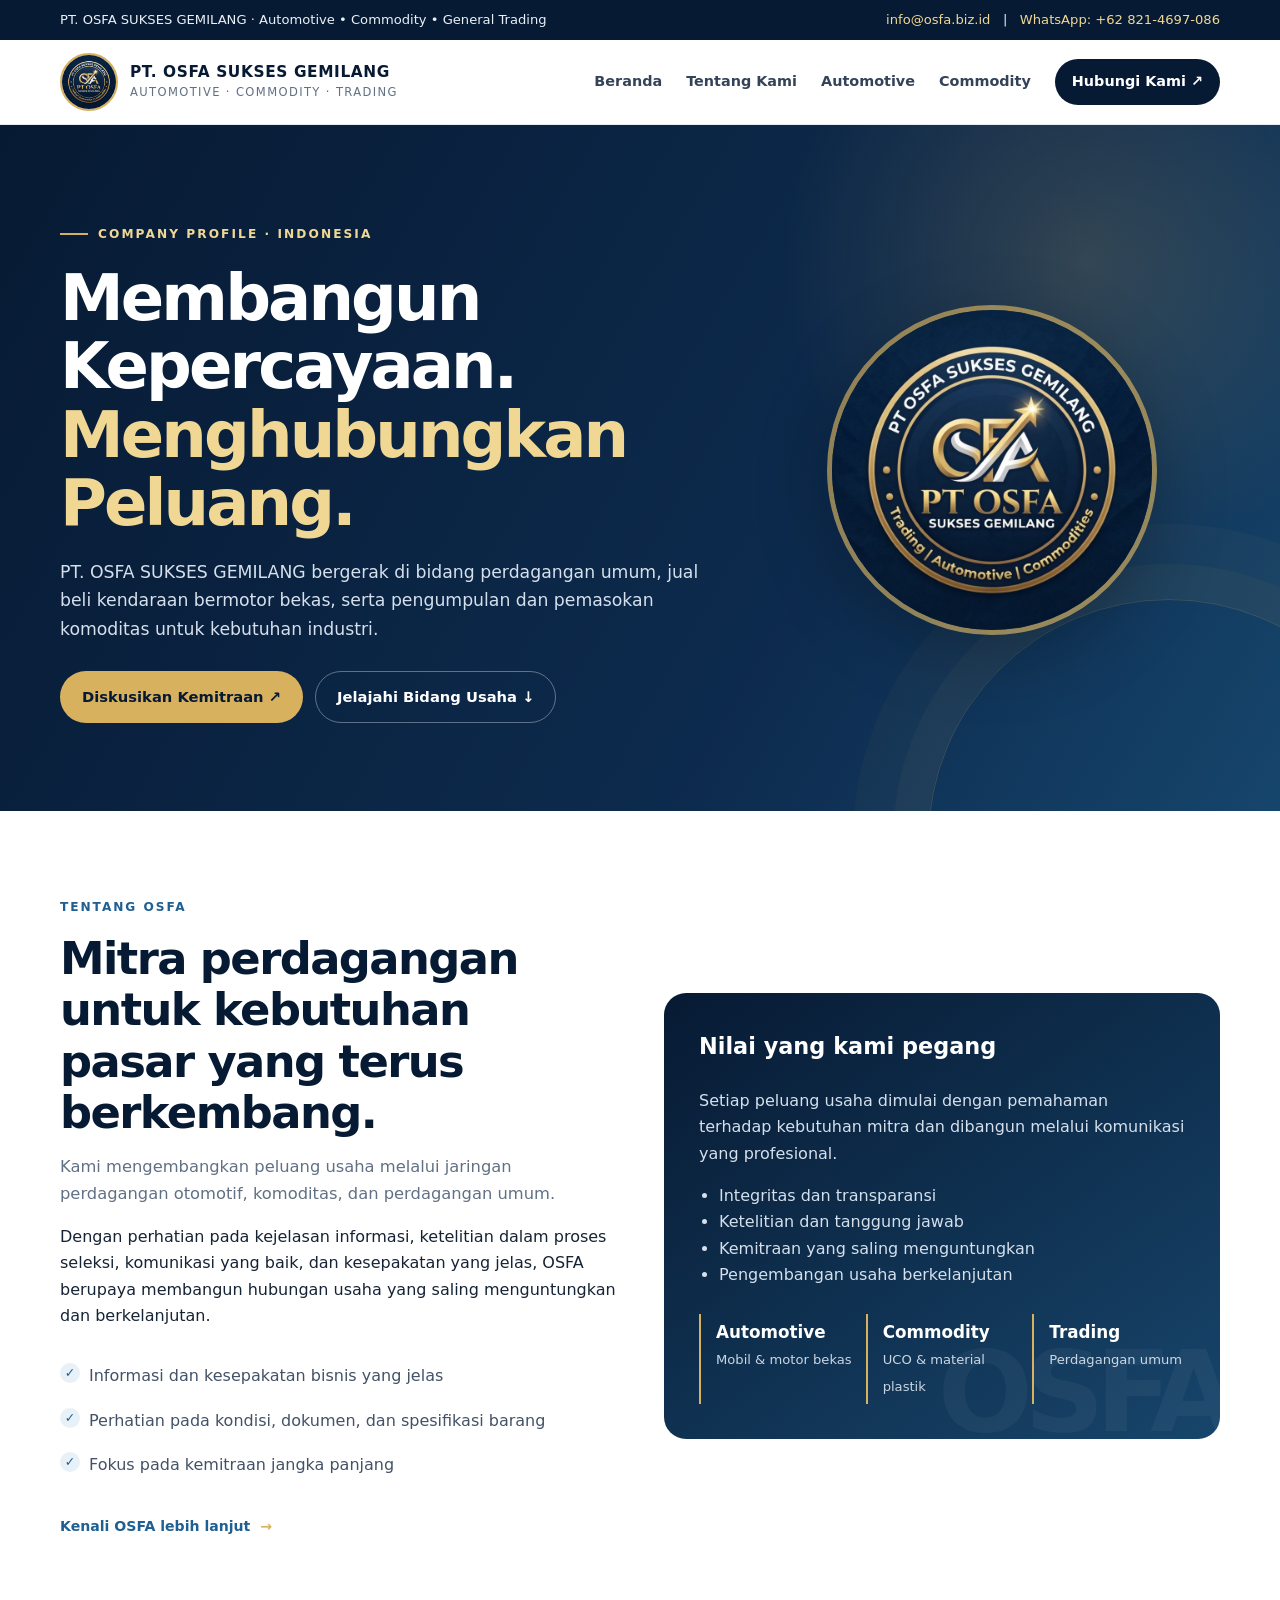
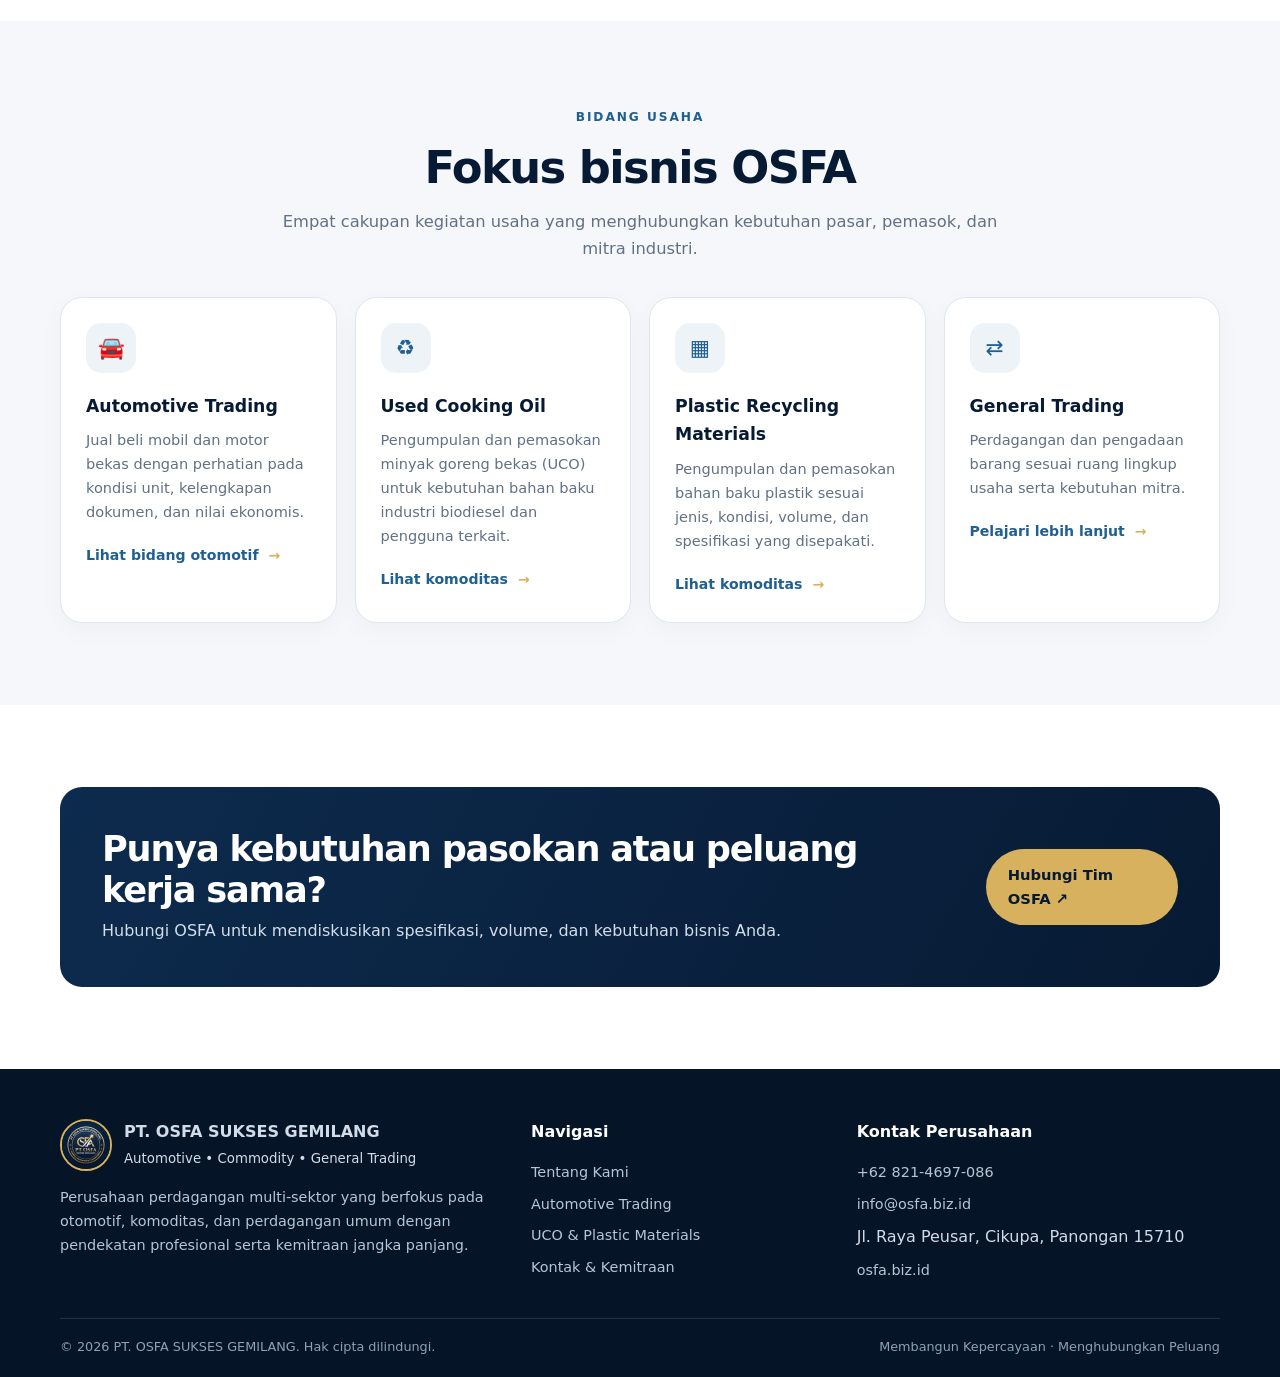
==== commit 5cbbce4a: "Update index.html" ====
--- a/index.html
+++ b/index.html
@@ -12,7 +12,7 @@
 </nav></div></header>
 
 <main>
-<section class="hero"><div class="container hero-grid"><div><span class="eyebrow">Company Profile · Indonesia</span><h1>Membangun Kepercayaan.<br><em>Menghubungkan Peluang.</em></h1><p>PT. OSFA SUKSES GEMILANG bergerak di bidang perdagangan umum, jual beli kendaraan bermotor bekas, serta pengumpulan dan pemasokan komoditas untuk kebutuhan industri.</p><div class="hero-actions"><a class="btn btn-primary" href="https://wa.me/628214697086" target="_blank" rel="noopener">Diskusikan Kemitraan ↗</a><a class="btn btn-outline" href="#bidang-usaha">Jelajahi Bidang Usaha ↓</a></div></div><div class="hero-mark"><img src="assets/logo-osfa.jpg" alt="Logo resmi PT OSFA Sukses Gemilang"></div></div></section>
+<section class="hero"><div class="container hero-grid"><div><span class="eyebrow">Company Profile · Indonesia</span><h1>Membangun Kepercayaan.<br><em>Menghubungkan Peluang.</em></h1><p>PT. OSFA SUKSES GEMILANG bergerak di bidang perdagangan umum, jual beli kendaraan bermotor bekas, serta pengumpulan dan pemasokan komoditas untuk kebutuhan industri.</p><div class="hero-actions"><a class="btn btn-primary" href="https://wa.me/628214697086" target="_blank" rel="noopener">Diskusikan Kemitraan ↗</a><a class="btn btn-outline" href="#bidang-usaha">Jelajahi Bidang Usaha ↓</a></div></div><div class="hero-mark"><img src="logo-osfa.jpg" alt="Logo resmi PT OSFA Sukses Gemilang"></div></div></section>
 <section class="section" id="tentang"><div class="container two-col"><div><span class="kicker">Tentang OSFA</span><h2>Mitra perdagangan untuk kebutuhan pasar yang terus berkembang.</h2><p class="lead">Kami mengembangkan peluang usaha melalui jaringan perdagangan otomotif, komoditas, dan perdagangan umum.</p><p>Dengan perhatian pada kejelasan informasi, ketelitian dalam proses seleksi, komunikasi yang baik, dan kesepakatan yang jelas, OSFA berupaya membangun hubungan usaha yang saling menguntungkan dan berkelanjutan.</p><ul class="check-list"><li>Informasi dan kesepakatan bisnis yang jelas</li><li>Perhatian pada kondisi, dokumen, dan spesifikasi barang</li><li>Fokus pada kemitraan jangka panjang</li></ul><a class="text-link" href="about.html">Kenali OSFA lebih lanjut <span>→</span></a></div><div class="feature-panel"><h3>Nilai yang kami pegang</h3><p>Setiap peluang usaha dimulai dengan pemahaman terhadap kebutuhan mitra dan dibangun melalui komunikasi yang profesional.</p><ul><li>Integritas dan transparansi</li><li>Ketelitian dan tanggung jawab</li><li>Kemitraan yang saling menguntungkan</li><li>Pengembangan usaha berkelanjutan</li></ul><div class="stats"><div class="stat"><strong>Automotive</strong><span>Mobil & motor bekas</span></div><div class="stat"><strong>Commodity</strong><span>UCO & material plastik</span></div><div class="stat"><strong>Trading</strong><span>Perdagangan umum</span></div></div></div></div></section>
 <section class="section section-soft" id="bidang-usaha"><div class="container"><div class="section-head center"><span class="kicker">Bidang Usaha</span><h2>Fokus bisnis OSFA</h2><p>Empat cakupan kegiatan usaha yang menghubungkan kebutuhan pasar, pemasok, dan mitra industri.</p></div><div class="cards">
 <article class="card"><div class="card-icon">🚘</div><h3>Automotive Trading</h3><p>Jual beli mobil dan motor bekas dengan perhatian pada kondisi unit, kelengkapan dokumen, dan nilai ekonomis.</p><a class="text-link" href="automotive.html">Lihat bidang otomotif <span>→</span></a></article>
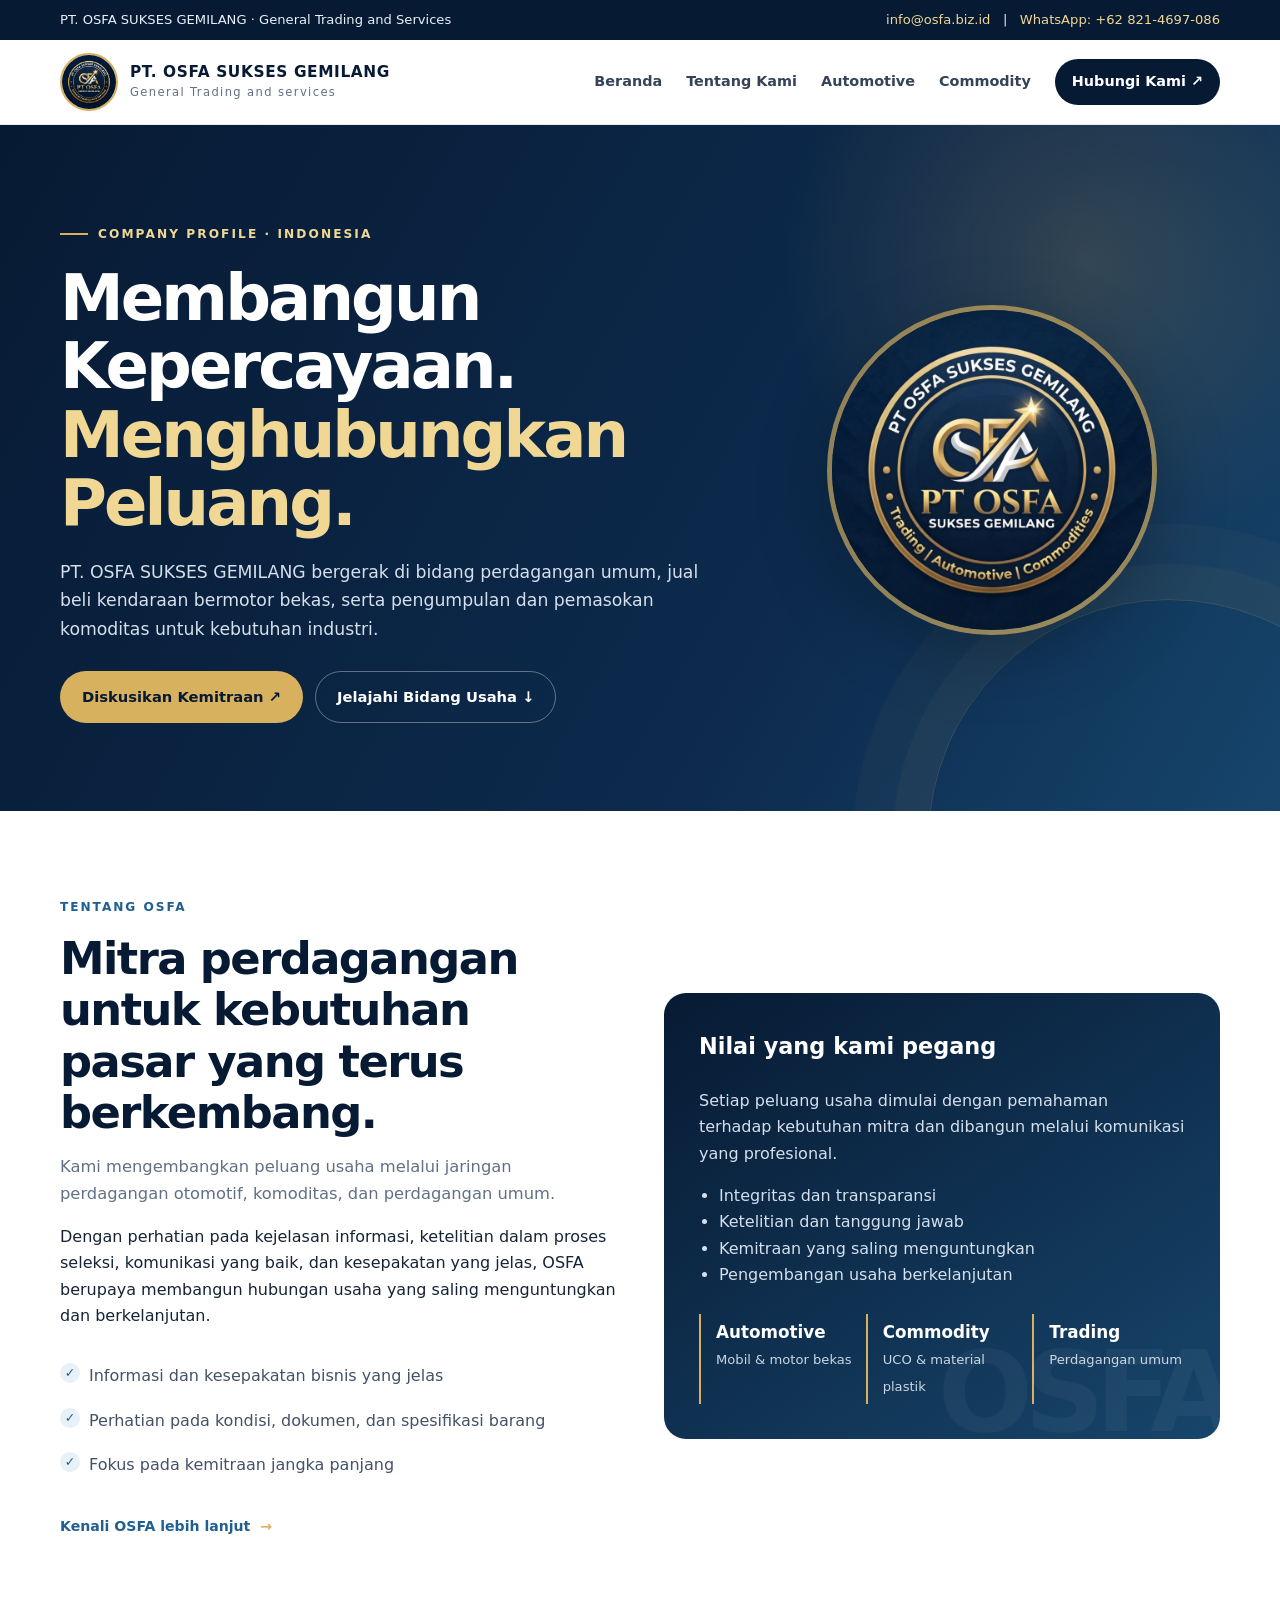
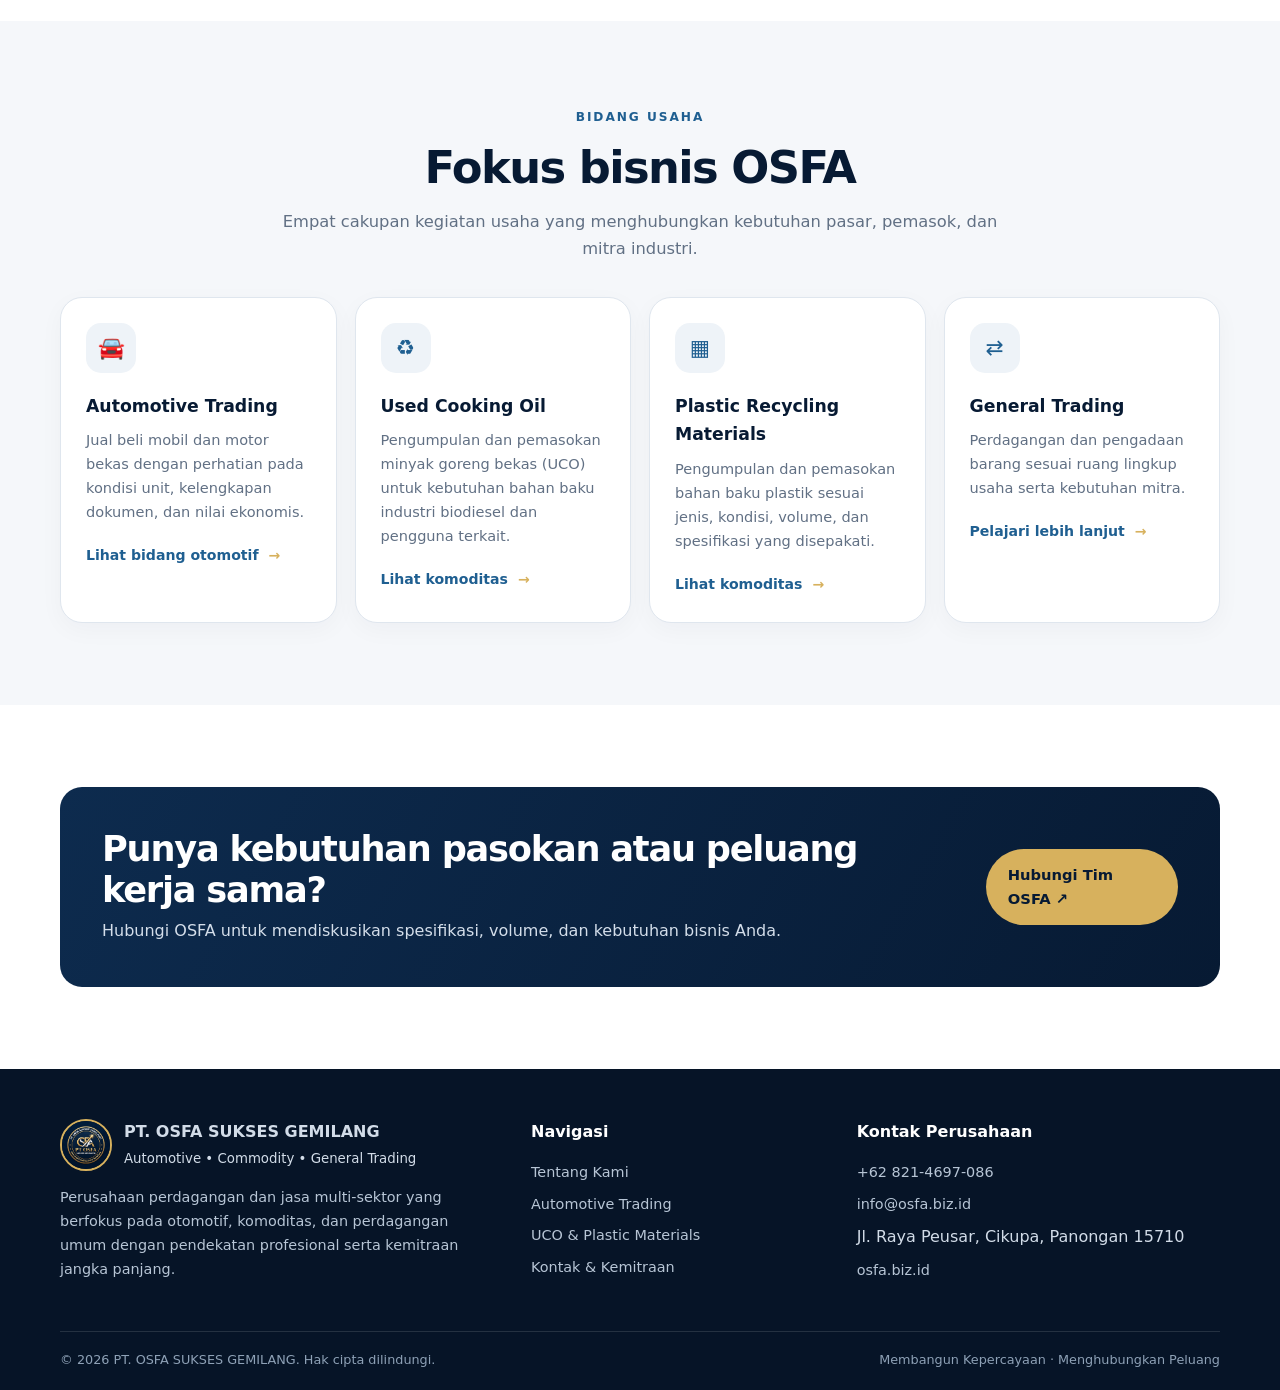
==== commit a3d56cf1: "Update index.html Update logo dan dea" ====
--- a/index.html
+++ b/index.html
@@ -1,11 +1,11 @@
 <!doctype html>
 <html lang="id"><head><meta charset="utf-8"><meta name="viewport" content="width=device-width,initial-scale=1">
-<title>PT. OSFA SUKSES GEMILANG | Automotive, Commodity & General Trading</title><meta name="description" content="PT OSFA SUKSES GEMILANG bergerak di bidang perdagangan umum, jual beli mobil dan motor bekas, pemasokan used cooking oil (UCO), serta bahan baku plastik daur ulang."><meta name="theme-color" content="#071a33">
+<title>PT. OSFA SUKSES GEMILANG | General Trading and Services</title><meta name="description" content="PT OSFA SUKSES GEMILANG bergerak di bidang perdagangan umum dan Jasa,jual beli kendaraan bekas, pemasokan used cooking oil (UCO),bahan baku plastik daur ulang (Flakes),Penyedia pasokan air bersih untuk industri non konsumsi,Serta penyedia tenaga kerja (Manpower)."><meta name="theme-color" content="#071a33">
 <link rel="canonical" href="https://osfa.biz.id/index.html">
 <link rel="stylesheet" href="styles.css"></head><body>
-<div class="topbar"><div class="container"><span>PT. OSFA SUKSES GEMILANG · Automotive • Commodity • General Trading</span><span><a href="mailto:info@osfa.biz.id">info@osfa.biz.id</a> &nbsp; | &nbsp; <a href="https://wa.me/628214697086" target="_blank" rel="noopener">WhatsApp: +62 821-4697-086</a></span></div></div>
+<div class="topbar"><div class="container"><span>PT. OSFA SUKSES GEMILANG · General Trading and Services</span><span><a href="mailto:info@osfa.biz.id">info@osfa.biz.id</a> &nbsp; | &nbsp; <a href="https://wa.me/628214697086" target="_blank" rel="noopener">WhatsApp: +62 821-4697-086</a></span></div></div>
 <header class="site-header"><div class="container nav">
-<a class="brand" href="index.html" aria-label="OSFA beranda"><img src="logo-osfa.jpg" alt="Logo PT OSFA Sukses Gemilang"><span class="brand-text"><strong>PT. OSFA SUKSES GEMILANG</strong><span>AUTOMOTIVE · COMMODITY · TRADING</span></span></a>
+<a class="brand" href="index.html" aria-label="OSFA beranda"><img src="logo-osfa.png" alt="Logo PT OSFA Sukses Gemilang"><span class="brand-text"><strong>PT. OSFA SUKSES GEMILANG</strong><span>General Trading and services</span></span></a>
 <button class="menu-toggle" aria-label="Buka menu" aria-expanded="false">☰</button>
 <nav class="nav-links" aria-label="Navigasi utama">
 <a href="index.html">Beranda</a><a href="about.html">Tentang Kami</a><a href="automotive.html">Automotive</a><a href="commodity.html">Commodity</a><a href="contact.html" class="nav-cta">Hubungi Kami ↗</a>
@@ -24,7 +24,7 @@
 </main>
 
 <footer class="footer"><div class="container"><div class="footer-grid">
-<div><div class="footer-brand"><img src="logo-osfa.jpg" alt=""><div><strong>PT. OSFA SUKSES GEMILANG</strong><br><small>Automotive • Commodity • General Trading</small></div></div><p>Perusahaan perdagangan multi-sektor yang berfokus pada otomotif, komoditas, dan perdagangan umum dengan pendekatan profesional serta kemitraan jangka panjang.</p></div>
+<div><div class="footer-brand"><img src="logo-osfa.png" alt=""><div><strong>PT. OSFA SUKSES GEMILANG</strong><br><small>Automotive • Commodity • General Trading</small></div></div><p>Perusahaan perdagangan dan jasa multi-sektor yang berfokus pada otomotif, komoditas, dan perdagangan umum dengan pendekatan profesional serta kemitraan jangka panjang.</p></div>
 <div><h3>Navigasi</h3><div class="footer-links"><a href="about.html">Tentang Kami</a><a href="automotive.html">Automotive Trading</a><a href="commodity.html">UCO & Plastic Materials</a><a href="contact.html">Kontak & Kemitraan</a></div></div>
 <div><h3>Kontak Perusahaan</h3><div class="footer-links"><a href="tel:+628214697086">+62 821-4697-086</a><a href="mailto:info@osfa.biz.id">info@osfa.biz.id</a><span>Jl. Raya Peusar, Cikupa, Panongan 15710</span><a href="https://osfa.biz.id">osfa.biz.id</a></div></div>
 </div><div class="footer-bottom"><span>© <span data-year></span> PT. OSFA SUKSES GEMILANG. Hak cipta dilindungi.</span><span>Membangun Kepercayaan · Menghubungkan Peluang</span></div></div></footer>
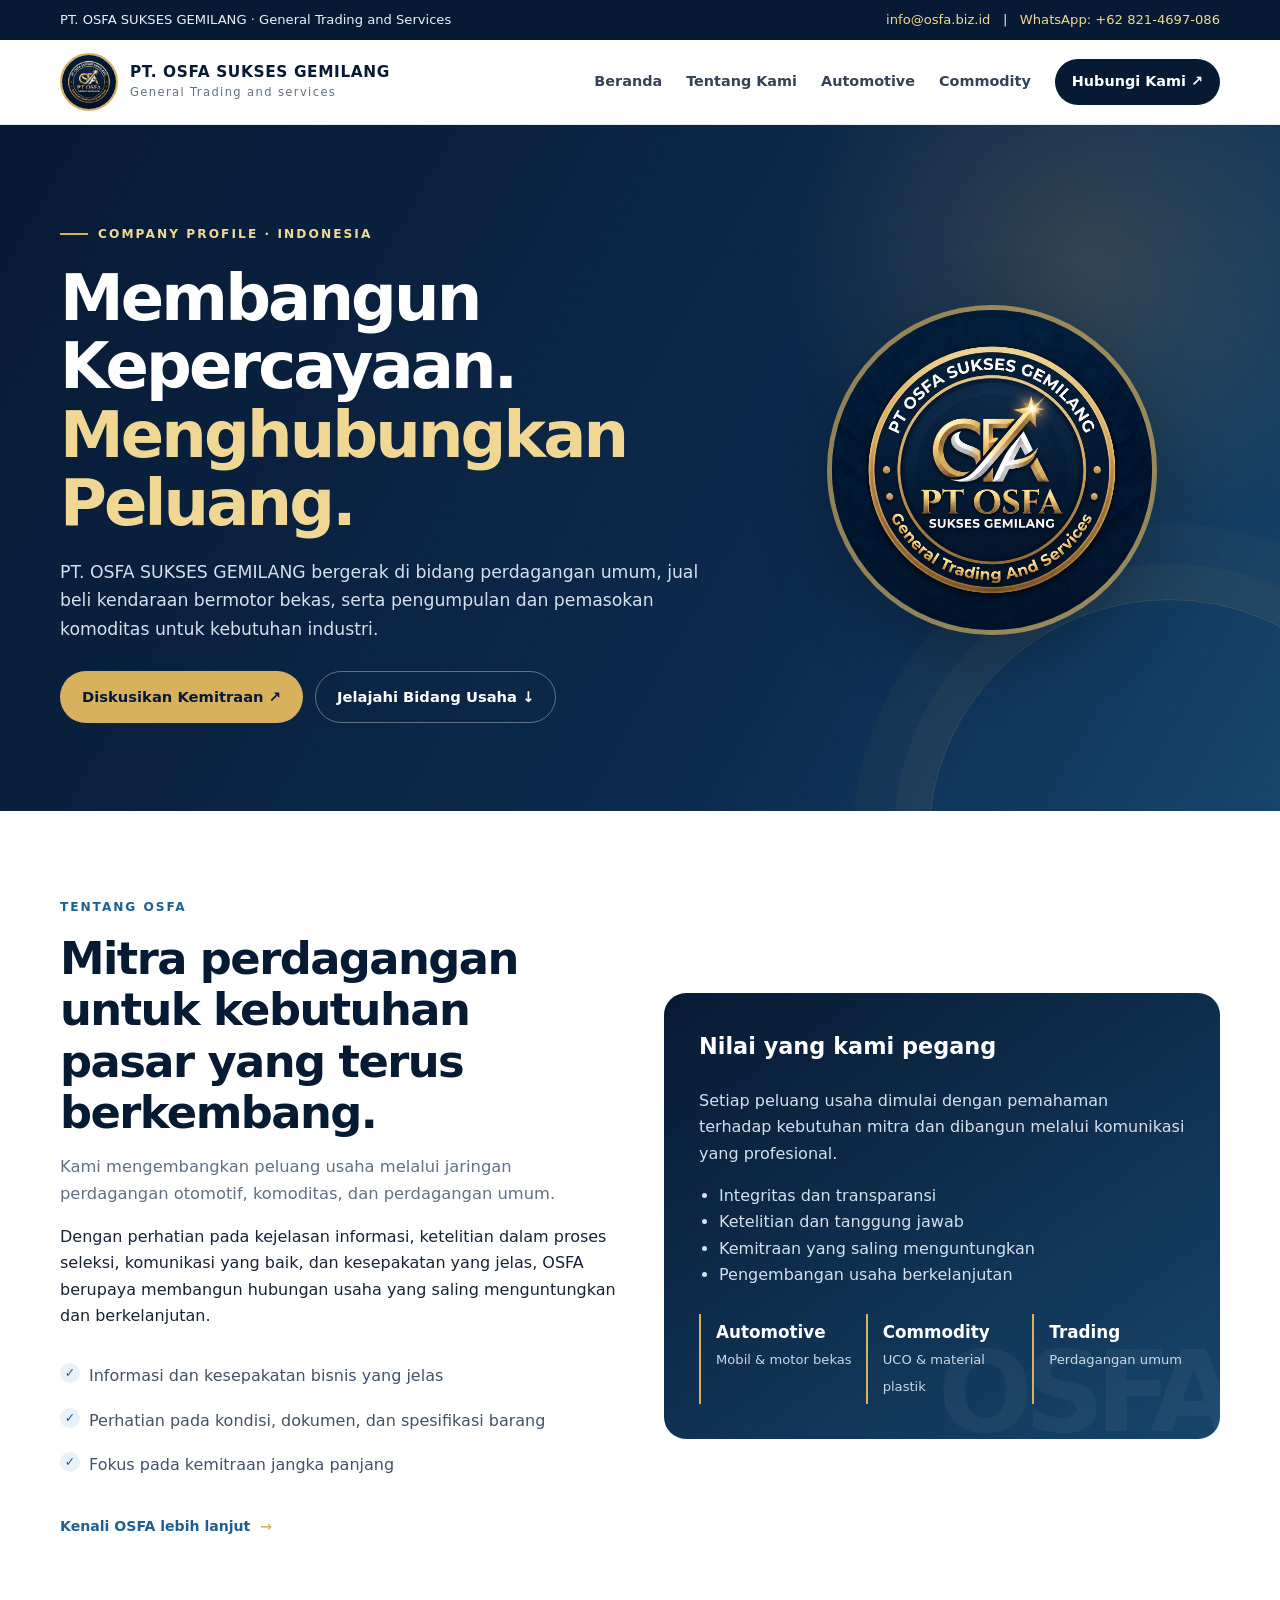
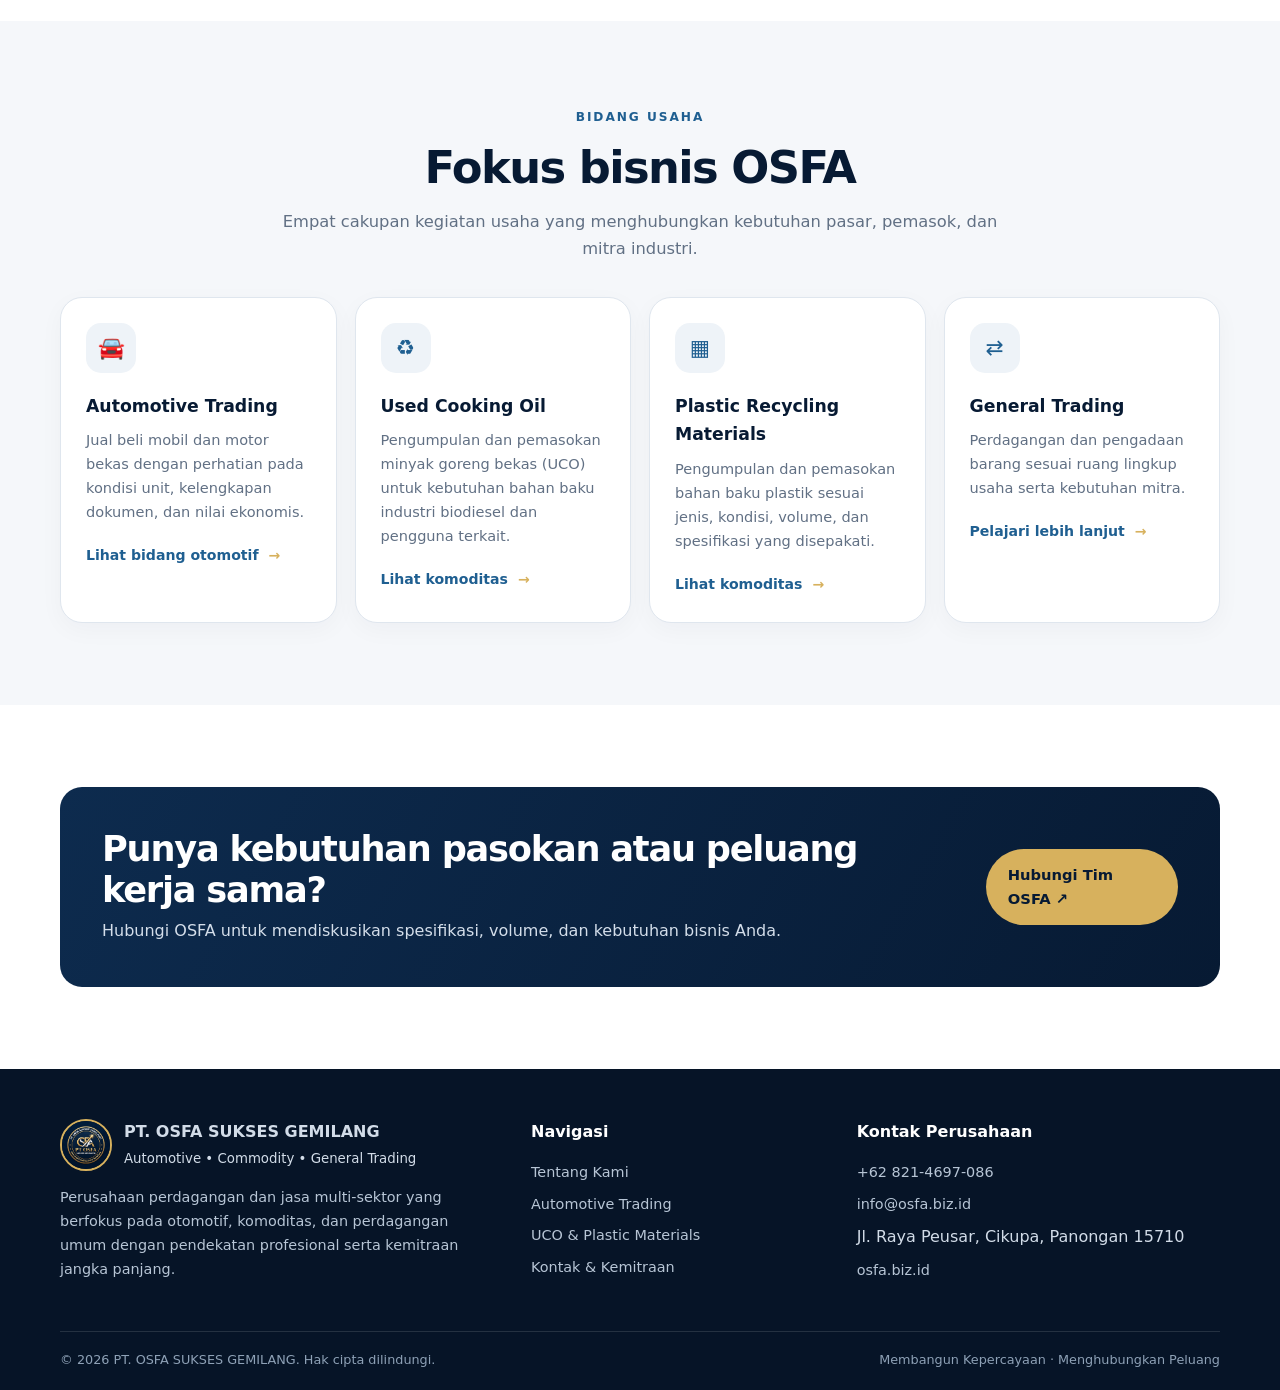
==== commit 553ebdc5: "Update index.html Update index" ====
--- a/index.html
+++ b/index.html
@@ -12,7 +12,7 @@
 </nav></div></header>
 
 <main>
-<section class="hero"><div class="container hero-grid"><div><span class="eyebrow">Company Profile · Indonesia</span><h1>Membangun Kepercayaan.<br><em>Menghubungkan Peluang.</em></h1><p>PT. OSFA SUKSES GEMILANG bergerak di bidang perdagangan umum, jual beli kendaraan bermotor bekas, serta pengumpulan dan pemasokan komoditas untuk kebutuhan industri.</p><div class="hero-actions"><a class="btn btn-primary" href="https://wa.me/628214697086" target="_blank" rel="noopener">Diskusikan Kemitraan ↗</a><a class="btn btn-outline" href="#bidang-usaha">Jelajahi Bidang Usaha ↓</a></div></div><div class="hero-mark"><img src="logo-osfa.jpg" alt="Logo resmi PT OSFA Sukses Gemilang"></div></div></section>
+<section class="hero"><div class="container hero-grid"><div><span class="eyebrow">Company Profile · Indonesia</span><h1>Membangun Kepercayaan.<br><em>Menghubungkan Peluang.</em></h1><p>PT. OSFA SUKSES GEMILANG bergerak di bidang perdagangan umum, jual beli kendaraan bermotor bekas, serta pengumpulan dan pemasokan komoditas untuk kebutuhan industri.</p><div class="hero-actions"><a class="btn btn-primary" href="https://wa.me/628214697086" target="_blank" rel="noopener">Diskusikan Kemitraan ↗</a><a class="btn btn-outline" href="#bidang-usaha">Jelajahi Bidang Usaha ↓</a></div></div><div class="hero-mark"><img src="logo-osfa.png" alt="Logo resmi PT OSFA Sukses Gemilang"></div></div></section>
 <section class="section" id="tentang"><div class="container two-col"><div><span class="kicker">Tentang OSFA</span><h2>Mitra perdagangan untuk kebutuhan pasar yang terus berkembang.</h2><p class="lead">Kami mengembangkan peluang usaha melalui jaringan perdagangan otomotif, komoditas, dan perdagangan umum.</p><p>Dengan perhatian pada kejelasan informasi, ketelitian dalam proses seleksi, komunikasi yang baik, dan kesepakatan yang jelas, OSFA berupaya membangun hubungan usaha yang saling menguntungkan dan berkelanjutan.</p><ul class="check-list"><li>Informasi dan kesepakatan bisnis yang jelas</li><li>Perhatian pada kondisi, dokumen, dan spesifikasi barang</li><li>Fokus pada kemitraan jangka panjang</li></ul><a class="text-link" href="about.html">Kenali OSFA lebih lanjut <span>→</span></a></div><div class="feature-panel"><h3>Nilai yang kami pegang</h3><p>Setiap peluang usaha dimulai dengan pemahaman terhadap kebutuhan mitra dan dibangun melalui komunikasi yang profesional.</p><ul><li>Integritas dan transparansi</li><li>Ketelitian dan tanggung jawab</li><li>Kemitraan yang saling menguntungkan</li><li>Pengembangan usaha berkelanjutan</li></ul><div class="stats"><div class="stat"><strong>Automotive</strong><span>Mobil & motor bekas</span></div><div class="stat"><strong>Commodity</strong><span>UCO & material plastik</span></div><div class="stat"><strong>Trading</strong><span>Perdagangan umum</span></div></div></div></div></section>
 <section class="section section-soft" id="bidang-usaha"><div class="container"><div class="section-head center"><span class="kicker">Bidang Usaha</span><h2>Fokus bisnis OSFA</h2><p>Empat cakupan kegiatan usaha yang menghubungkan kebutuhan pasar, pemasok, dan mitra industri.</p></div><div class="cards">
 <article class="card"><div class="card-icon">🚘</div><h3>Automotive Trading</h3><p>Jual beli mobil dan motor bekas dengan perhatian pada kondisi unit, kelengkapan dokumen, dan nilai ekonomis.</p><a class="text-link" href="automotive.html">Lihat bidang otomotif <span>→</span></a></article>
